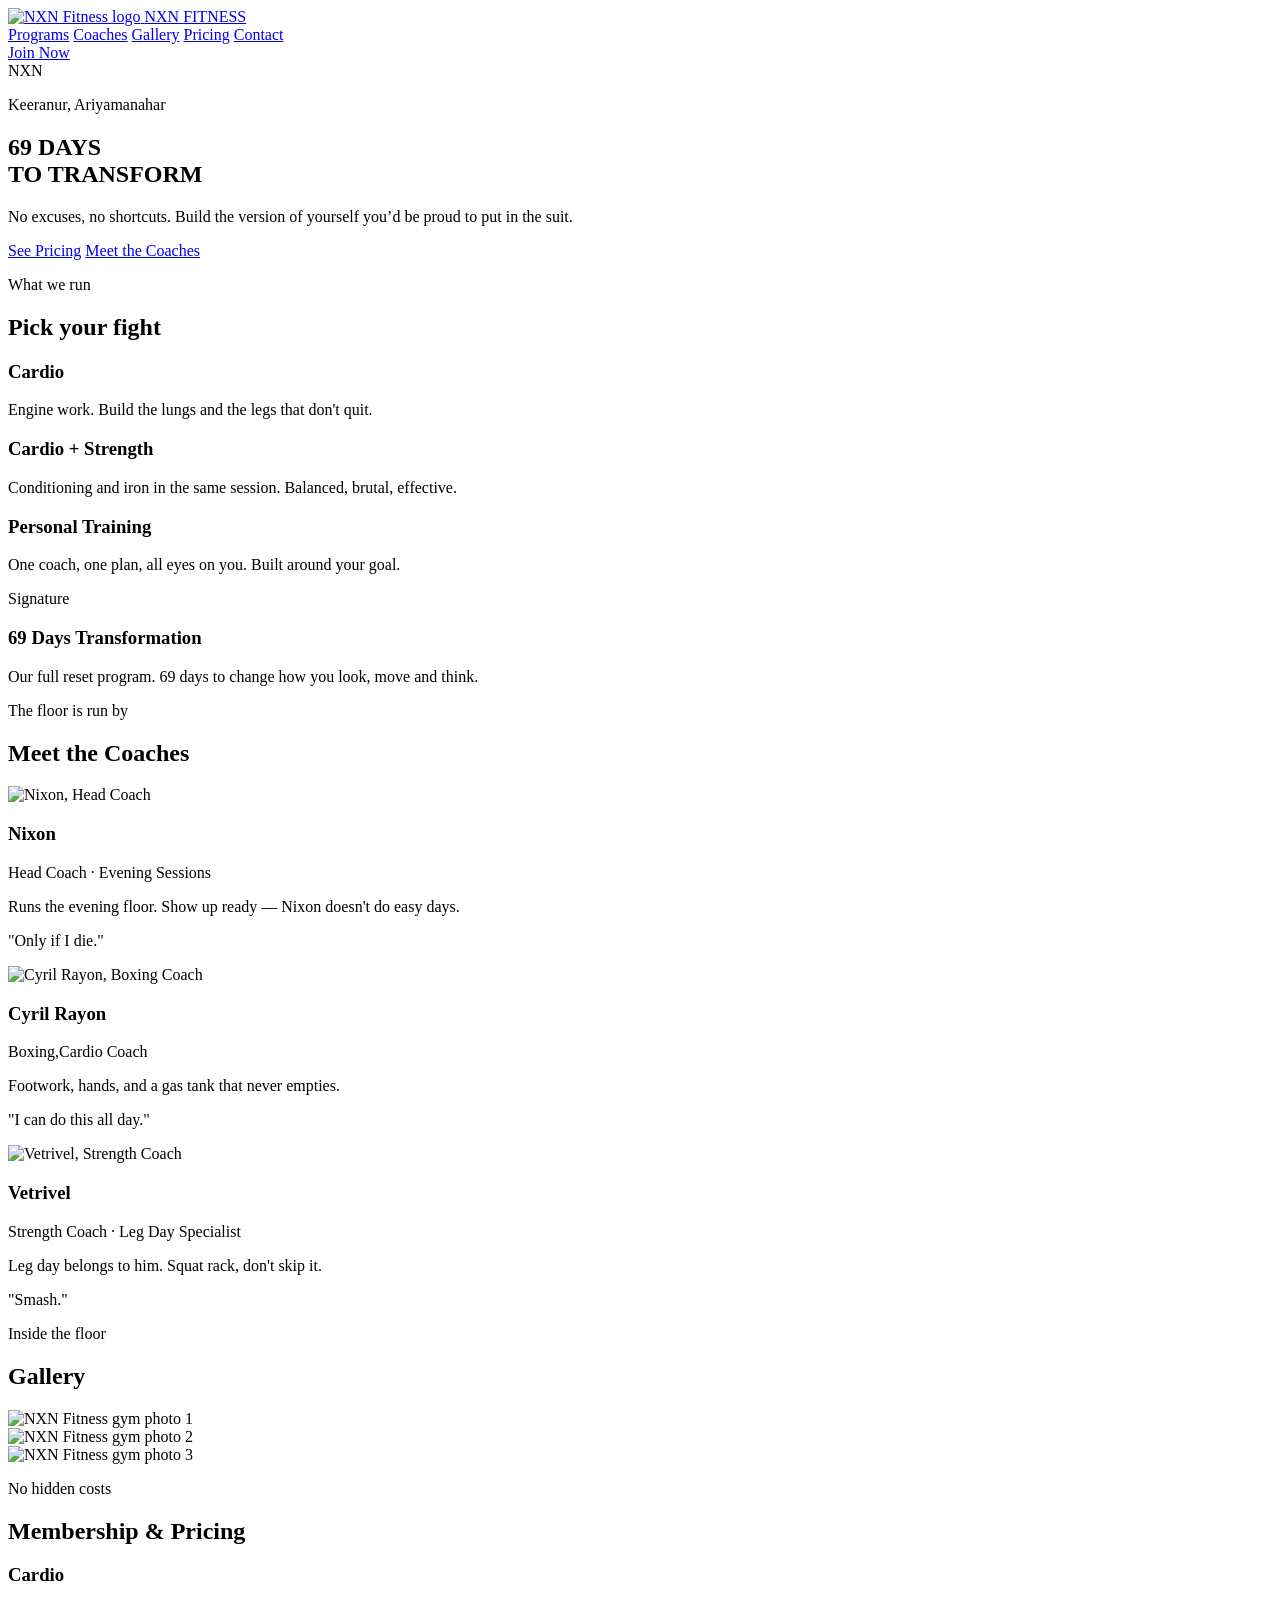
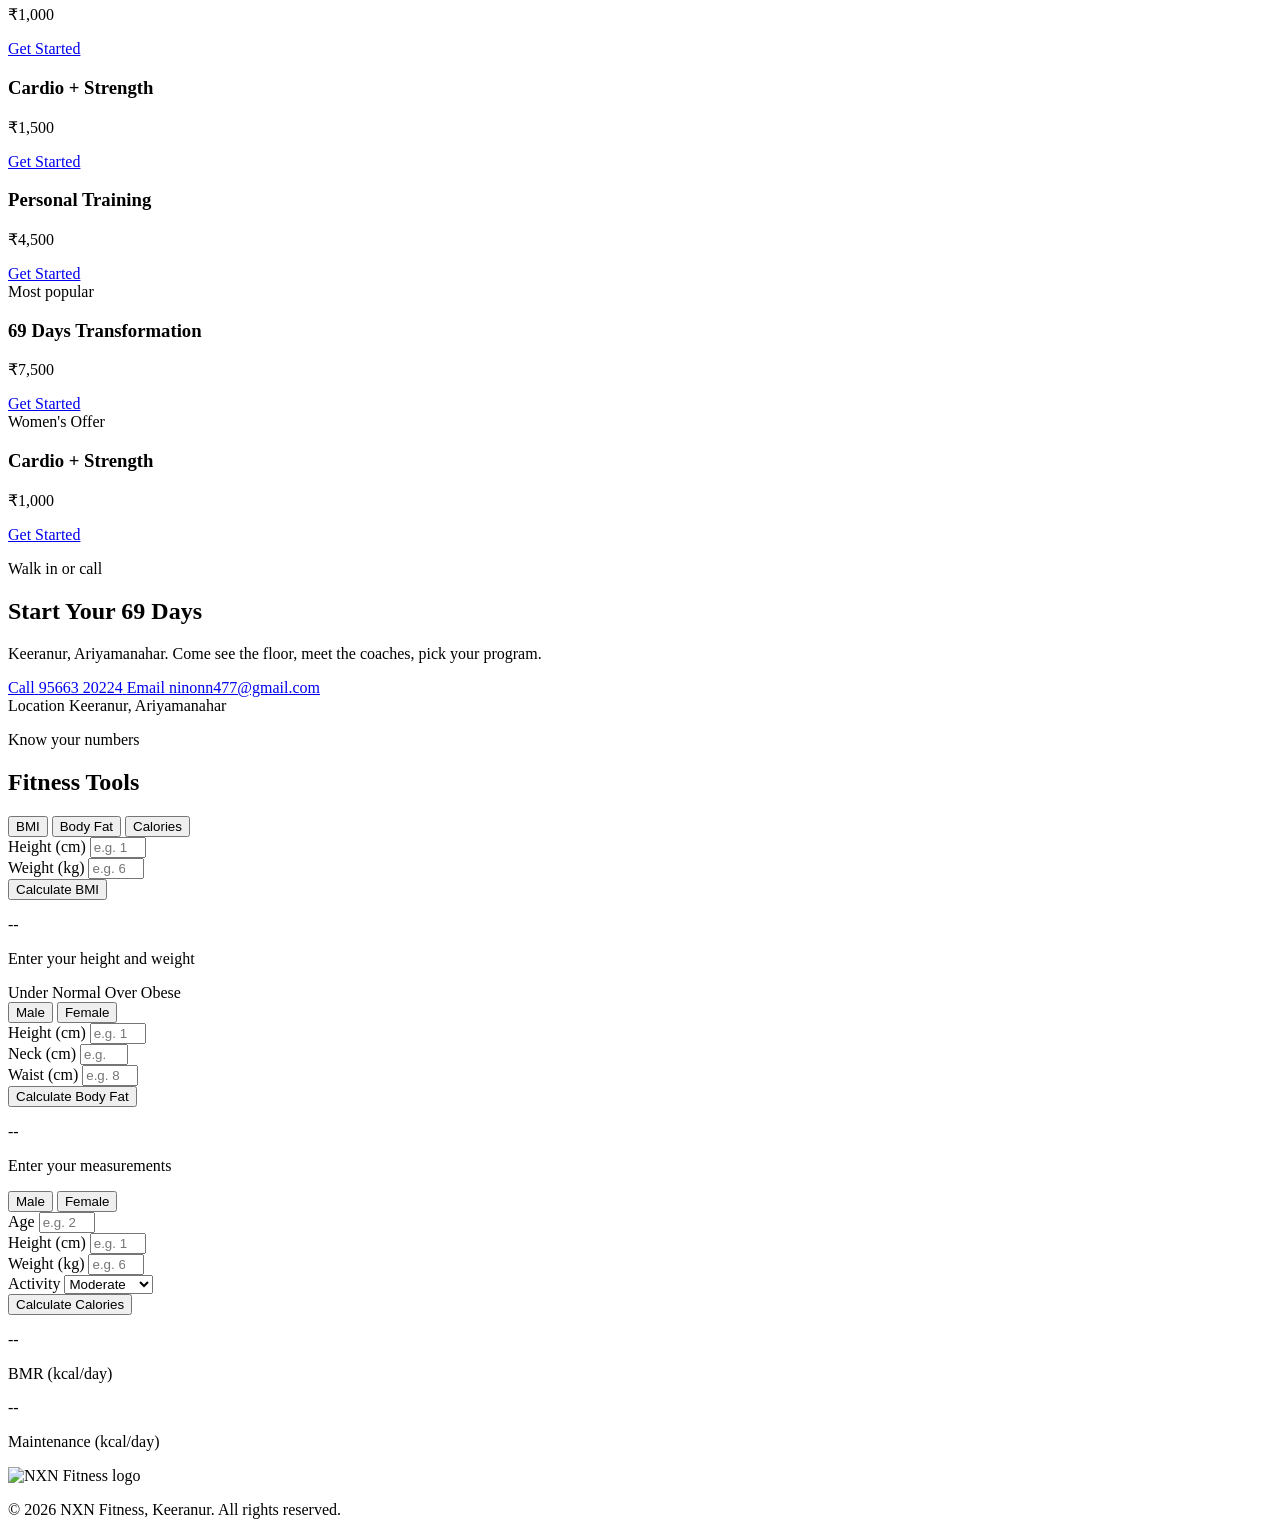
==== index.html @ 9566ca6d "Add files via upload" ====
<!DOCTYPE html>
<html lang="en">
<head>
<meta charset="UTF-8">
<meta name="viewport" content="width=device-width, initial-scale=1.0">
<title>NXN Fitness | Keeranur</title>
<link rel="preconnect" href="https://fonts.googleapis.com">
<link href="https://fonts.googleapis.com/css2?family=Anton&family=Bebas+Neue&family=Inter:wght@400;500;600;700;800&display=swap" rel="stylesheet">
<link rel="stylesheet" href="styles.css">
</head>
<body>

<!-- NAV -->
<header class="nav">
  <div class="nav-inner">
    <a href="#top" class="nav-logo">
      <img src="images/logo.jpg" alt="NXN Fitness logo" class="logo-img">
      <span>NXN <span class="accent">FITNESS</span></span>
    </a>
    <nav class="nav-links">
      <a href="#programs">Programs</a>
      <a href="#trainers">Coaches</a>
      <a href="#gallery">Gallery</a>
      <a href="#pricing">Pricing</a>
      <a href="#contact">Contact</a>
    </nav>
    <a href="https://wa.me/919566320224?text=Hi%2C%20I%27d%20like%20to%20join%20NXN%20Fitness" target="_blank" rel="noopener" class="nav-cta">Join Now</a>
  </div>
</header>

<!-- HERO -->
<section class="hero" id="top">
  <div class="hero-bg-text">NXN</div>
  <div class="hero-content">
    <p class="hero-eyebrow">Keeranur, Ariyamanahar</p>
    <h1 class="hero-title">69 DAYS<br>TO <span class="accent">TRANSFORM</span></h1>
    <p class="hero-sub"> No excuses, no shortcuts. Build the version of yourself you’d be proud to put in the suit.</p>
    <div class="hero-actions">
      <a href="#pricing" class="btn btn-primary">See Pricing</a>
      <a href="#trainers" class="btn btn-ghost">Meet the Coaches</a>
    </div>
  </div>
</section>

<!-- PROGRAMS -->
<section class="programs" id="programs">
  <div class="section-head">
    <p class="section-eyebrow">What we run</p>
    <h2 class="section-title">Pick your fight</h2>
  </div>
  <div class="program-grid">
    <div class="program-card">
      <h3>Cardio</h3>
      <p>Engine work. Build the lungs and the legs that don't quit.</p>
    </div>
    <div class="program-card">
      <h3>Cardio + Strength</h3>
      <p>Conditioning and iron in the same session. Balanced, brutal, effective.</p>
    </div>
    <div class="program-card">
      <h3>Personal Training</h3>
      <p>One coach, one plan, all eyes on you. Built around your goal.</p>
    </div>
    <div class="program-card featured">
      <span class="ribbon">Signature</span>
      <h3>69 Days Transformation</h3>
      <p>Our full reset program. 69 days to change how you look, move and think.</p>
    </div>
  </div>
</section>

<!-- TRAINERS -->
<section class="trainers" id="trainers">
  <div class="section-head">
    <p class="section-eyebrow">The floor is run by</p>
    <h2 class="section-title">Meet the Coaches</h2>
  </div>

  <div class="trainer-grid">

    <article class="trainer-card">
      <div class="trainer-photo">
        <img src="images/nixon.jpg" alt="Nixon, Head Coach">
      </div>
      <div class="trainer-info">
        <h3>Nixon</h3>
        <p class="trainer-role">Head Coach &middot; Evening Sessions</p>
        <p class="trainer-desc">Runs the evening floor. Show up ready — Nixon doesn't do easy days.</p>
        <div class="quote-bubble">
          <p>"Only if I die."</p>
        </div>
      </div>
    </article>

    <article class="trainer-card">
      <div class="trainer-photo">
        <img src="images/cyril.jpg" alt="Cyril Rayon, Boxing Coach">
      </div>
      <div class="trainer-info">
        <h3>Cyril Rayon</h3>
        <p class="trainer-role">Boxing,Cardio Coach</p>
        <p class="trainer-desc">Footwork, hands, and a gas tank that never empties.</p>
        <div class="quote-bubble">
          <p>"I can do this all day."</p>
        </div>
      </div>
    </article>

    <article class="trainer-card">
      <div class="trainer-photo">
        <img src="images/vetrivel.jpg" alt="Vetrivel, Strength Coach">
      </div>
      <div class="trainer-info">
        <h3>Vetrivel</h3>
        <p class="trainer-role">Strength Coach &middot; Leg Day Specialist</p>
        <p class="trainer-desc">Leg day belongs to him. Squat rack, don't skip it.</p>
        <div class="quote-bubble">
          <p>"Smash."</p>
        </div>
      </div>
    </article>

  </div>
</section>

<!-- GALLERY -->
<section class="gallery" id="gallery">
  <div class="section-head">
    <p class="section-eyebrow">Inside the floor</p>
    <h2 class="section-title">Gallery</h2>
  </div>

  <div class="gallery-grid">
    <div class="gallery-item">
      <img src="images/gympic1.jpg" alt="NXN Fitness gym photo 1">
    </div>
    <div class="gallery-item">
      <img src="images/gympic2.jpg" alt="NXN Fitness gym photo 2">
    </div>
    <div class="gallery-item">
      <img src="images/gympic3.jpg" alt="NXN Fitness gym photo 3">
    </div>
  </div>
</section>

<!-- PRICING -->
<section class="pricing" id="pricing">
  <div class="section-head">
    <p class="section-eyebrow">No hidden costs</p>
    <h2 class="section-title">Membership &amp; Pricing</h2>
  </div>

  <div class="pricing-grid">
    <div class="price-card">
      <h3>Cardio</h3>
      <p class="price">&#8377;1,000</p>
      <a href="#contact" class="btn btn-outline">Get Started</a>
    </div>

    <div class="price-card">
      <h3>Cardio + Strength</h3>
      <p class="price">&#8377;1,500</p>
      <a href="#contact" class="btn btn-outline">Get Started</a>
    </div>

    <div class="price-card">
      <h3>Personal Training</h3>
      <p class="price">&#8377;4,500</p>
      <a href="#contact" class="btn btn-outline">Get Started</a>
    </div>

    <div class="price-card highlight">
      <span class="ribbon">Most popular</span>
      <h3>69 Days Transformation</h3>
      <p class="price">&#8377;7,500</p>
      <a href="#contact" class="btn btn-primary">Get Started</a>
    </div>

    <div class="price-card women">
      <span class="ribbon">Women's Offer</span>
      <h3>Cardio + Strength</h3>
      <p class="price">&#8377;1,000</p>
      <a href="#contact" class="btn btn-outline">Get Started</a>
    </div>
  </div>
</section>

<!-- CONTACT -->
<section class="contact" id="contact">
  <div class="contact-inner">
    <div class="contact-text">
      <p class="section-eyebrow">Walk in or call</p>
      <h2 class="section-title">Start Your 69 Days</h2>
      <p class="hero-sub">Keeranur, Ariyamanahar. Come see the floor, meet the coaches, pick your program.</p>
    </div>
    <div class="contact-details">
      <a href="tel:9566320224" class="contact-item">
        <span class="contact-label">Call</span>
        <span class="contact-value">95663 20224</span>
      </a>
      <a href="mailto:ninonn477@gmail.com" class="contact-item">
        <span class="contact-label">Email</span>
        <span class="contact-value">ninonn477@gmail.com</span>
      </a>
      <div class="contact-item">
        <span class="contact-label">Location</span>
        <span class="contact-value">Keeranur, Ariyamanahar</span>
      </div>
    </div>
  </div>
</section>

<!-- FITNESS TOOLS: BMI / BODY FAT / CALORIES (swipeable) -->
<section class="bmi" id="tools">
  <div class="section-head">
    <p class="section-eyebrow">Know your numbers</p>
    <h2 class="section-title">Fitness Tools</h2>
  </div>

  <div class="bmi-card tools-card">

    <div class="tool-tabs">
      <button type="button" class="tool-tab active" data-tab="0" onclick="goToTool(0)">BMI</button>
      <button type="button" class="tool-tab" data-tab="1" onclick="goToTool(1)">Body Fat</button>
      <button type="button" class="tool-tab" data-tab="2" onclick="goToTool(2)">Calories</button>
    </div>

    <div class="tool-swipe-viewport" id="tool-viewport">
      <div class="tool-swipe-track" id="tool-track">

        <!-- PANEL 1: BMI -->
        <div class="tool-panel">
          <div class="bmi-inputs">
            <div class="bmi-field">
              <label for="bmi-height">Height (cm)</label>
              <input type="number" id="bmi-height" placeholder="e.g. 170" min="50" max="250">
            </div>
            <div class="bmi-field">
              <label for="bmi-weight">Weight (kg)</label>
              <input type="number" id="bmi-weight" placeholder="e.g. 65" min="20" max="300">
            </div>
            <button class="btn btn-primary bmi-btn" onclick="calculateBMI()">Calculate BMI</button>
          </div>

          <div class="bmi-result" id="bmi-result">
            <p class="bmi-value" id="bmi-value">--</p>
            <p class="bmi-category" id="bmi-category">Enter your height and weight</p>
            <div class="bmi-scale">
              <span class="bmi-scale-fill" id="bmi-scale-fill"></span>
            </div>
            <div class="bmi-scale-labels">
              <span>Under</span>
              <span>Normal</span>
              <span>Over</span>
              <span>Obese</span>
            </div>
          </div>
        </div>

        <!-- PANEL 2: BODY FAT -->
        <div class="tool-panel">
          <div class="gender-toggle">
            <button type="button" class="gender-btn active" id="bf-male-btn" onclick="setBFGender('male')">Male</button>
            <button type="button" class="gender-btn" id="bf-female-btn" onclick="setBFGender('female')">Female</button>
          </div>

          <div class="bmi-inputs bmi-inputs-4">
            <div class="bmi-field">
              <label for="bf-height">Height (cm)</label>
              <input type="number" id="bf-height" placeholder="e.g. 170" min="50" max="250">
            </div>
            <div class="bmi-field">
              <label for="bf-neck">Neck (cm)</label>
              <input type="number" id="bf-neck" placeholder="e.g. 38" min="15" max="80">
            </div>
            <div class="bmi-field">
              <label for="bf-waist">Waist (cm)</label>
              <input type="number" id="bf-waist" placeholder="e.g. 85" min="40" max="200">
            </div>
            <div class="bmi-field" id="bf-hip-field" style="display:none;">
              <label for="bf-hip">Hip (cm)</label>
              <input type="number" id="bf-hip" placeholder="e.g. 95" min="40" max="200">
            </div>
          </div>
          <button class="btn btn-primary bmi-btn full-width" onclick="calculateBodyFat()">Calculate Body Fat</button>

          <div class="bmi-result" id="bf-result-wrap">
            <p class="bmi-value" id="bf-value">--</p>
            <p class="bmi-category" id="bf-category">Enter your measurements</p>
          </div>
        </div>

        <!-- PANEL 3: CALORIES -->
        <div class="tool-panel">
          <div class="gender-toggle">
            <button type="button" class="gender-btn active" id="cal-male-btn" onclick="setCalGender('male')">Male</button>
            <button type="button" class="gender-btn" id="cal-female-btn" onclick="setCalGender('female')">Female</button>
          </div>

          <div class="bmi-inputs bmi-inputs-4">
            <div class="bmi-field">
              <label for="cal-age">Age</label>
              <input type="number" id="cal-age" placeholder="e.g. 25" min="10" max="100">
            </div>
            <div class="bmi-field">
              <label for="cal-height">Height (cm)</label>
              <input type="number" id="cal-height" placeholder="e.g. 170" min="50" max="250">
            </div>
            <div class="bmi-field">
              <label for="cal-weight">Weight (kg)</label>
              <input type="number" id="cal-weight" placeholder="e.g. 65" min="20" max="300">
            </div>
            <div class="bmi-field">
              <label for="cal-activity">Activity</label>
              <select id="cal-activity">
                <option value="1.2">Sedentary</option>
                <option value="1.375">Light</option>
                <option value="1.55" selected>Moderate</option>
                <option value="1.725">Active</option>
                <option value="1.9">Very Active</option>
              </select>
            </div>
          </div>
          <button class="btn btn-primary bmi-btn full-width" onclick="calculateCalories()">Calculate Calories</button>

          <div class="bmi-result" id="cal-result-wrap">
            <div class="cal-results">
              <div>
                <p class="bmi-value" id="cal-bmr">--</p>
                <p class="bmi-category">BMR (kcal/day)</p>
              </div>
              <div>
                <p class="bmi-value" id="cal-tdee">--</p>
                <p class="bmi-category">Maintenance (kcal/day)</p>
              </div>
            </div>
          </div>
        </div>

      </div>
    </div>

    <div class="tool-dots">
      <span class="tool-dot active" data-dot="0" onclick="goToTool(0)"></span>
      <span class="tool-dot" data-dot="1" onclick="goToTool(1)"></span>
      <span class="tool-dot" data-dot="2" onclick="goToTool(2)"></span>
    </div>

  </div>
</section>

<footer class="footer">
  <img src="images/logo.jpg" alt="NXN Fitness logo" class="logo-img small">
  <p>&copy; 2026 NXN Fitness, Keeranur. All rights reserved.</p>
</footer>

<script>
function calculateBMI() {
  const heightCm = parseFloat(document.getElementById('bmi-height').value);
  const weightKg = parseFloat(document.getElementById('bmi-weight').value);
  const valueEl = document.getElementById('bmi-value');
  const categoryEl = document.getElementById('bmi-category');
  const fillEl = document.getElementById('bmi-scale-fill');

  if (!heightCm || !weightKg || heightCm <= 0 || weightKg <= 0) {
    valueEl.textContent = '--';
    categoryEl.textContent = 'Enter a valid height and weight';
    fillEl.style.left = '0%';
    return;
  }

  const heightM = heightCm / 100;
  const bmi = weightKg / (heightM * heightM);
  const bmiRounded = bmi.toFixed(1);

  let category = '';
  let percent = 0;

  if (bmi < 18.5) {
    category = 'Underweight';
    percent = (bmi / 18.5) * 25;
  } else if (bmi < 25) {
    category = 'Normal';
    percent = 25 + ((bmi - 18.5) / (25 - 18.5)) * 25;
  } else if (bmi < 30) {
    category = 'Overweight';
    percent = 50 + ((bmi - 25) / (30 - 25)) * 25;
  } else {
    category = 'Obese';
    percent = 75 + Math.min(((bmi - 30) / 10) * 25, 25);
  }

  valueEl.textContent = bmiRounded;
  categoryEl.textContent = category;
  fillEl.style.left = Math.min(percent, 100) + '%';
}

let bfGender = 'male';
function setBFGender(g) {
  bfGender = g;
  document.getElementById('bf-male-btn').classList.toggle('active', g === 'male');
  document.getElementById('bf-female-btn').classList.toggle('active', g === 'female');
  document.getElementById('bf-hip-field').style.display = g === 'female' ? 'flex' : 'none';
}

function calculateBodyFat() {
  const height = parseFloat(document.getElementById('bf-height').value);
  const neck = parseFloat(document.getElementById('bf-neck').value);
  const waist = parseFloat(document.getElementById('bf-waist').value);
  const hip = parseFloat(document.getElementById('bf-hip').value);
  const valueEl = document.getElementById('bf-value');
  const categoryEl = document.getElementById('bf-category');

  let bodyFat;
  if (bfGender === 'male') {
    if (!height || !neck || !waist) {
      valueEl.textContent = '--';
      categoryEl.textContent = 'Enter a valid height, neck and waist';
      return;
    }
    bodyFat = 495 / (1.0324 - 0.19077 * Math.log10(waist - neck) + 0.15456 * Math.log10(height)) - 450;
  } else {
    if (!height || !neck || !waist || !hip) {
      valueEl.textContent = '--';
      categoryEl.textContent = 'Enter a valid height, neck, waist and hip';
      return;
    }
    bodyFat = 495 / (1.29579 - 0.35004 * Math.log10(waist + hip - neck) + 0.22100 * Math.log10(height)) - 450;
  }

  if (!isFinite(bodyFat) || bodyFat <= 0) {
    valueEl.textContent = '--';
    categoryEl.textContent = 'Check your measurements and try again';
    return;
  }

  let category = '';
  if (bfGender === 'male') {
    if (bodyFat < 6) category = 'Essential Fat';
    else if (bodyFat < 14) category = 'Athletic';
    else if (bodyFat < 18) category = 'Fit';
    else if (bodyFat < 25) category = 'Average';
    else category = 'Above Average';
  } else {
    if (bodyFat < 14) category = 'Essential Fat';
    else if (bodyFat < 21) category = 'Athletic';
    else if (bodyFat < 25) category = 'Fit';
    else if (bodyFat < 32) category = 'Average';
    else category = 'Above Average';
  }

  valueEl.textContent = bodyFat.toFixed(1) + '%';
  categoryEl.textContent = category;
}

let calGender = 'male';
function setCalGender(g) {
  calGender = g;
  document.getElementById('cal-male-btn').classList.toggle('active', g === 'male');
  document.getElementById('cal-female-btn').classList.toggle('active', g === 'female');
}

function calculateCalories() {
  const age = parseFloat(document.getElementById('cal-age').value);
  const height = parseFloat(document.getElementById('cal-height').value);
  const weight = parseFloat(document.getElementById('cal-weight').value);
  const activity = parseFloat(document.getElementById('cal-activity').value);
  const bmrEl = document.getElementById('cal-bmr');
  const tdeeEl = document.getElementById('cal-tdee');

  if (!age || !height || !weight) {
    bmrEl.textContent = '--';
    tdeeEl.textContent = '--';
    return;
  }

  let bmr;
  if (calGender === 'male') {
    bmr = 10 * weight + 6.25 * height - 5 * age + 5;
  } else {
    bmr = 10 * weight + 6.25 * height - 5 * age - 161;
  }

  const tdee = bmr * activity;

  bmrEl.textContent = Math.round(bmr);
  tdeeEl.textContent = Math.round(tdee);
}

/* ===== Swipeable tool tabs ===== */
let currentTool = 0;
const totalTools = 3;

function goToTool(index) {
  currentTool = Math.max(0, Math.min(index, totalTools - 1));
  const track = document.getElementById('tool-track');
  track.style.transform = 'translateX(-' + (currentTool * 100) + '%)';

  document.querySelectorAll('.tool-tab').forEach(tab => {
    tab.classList.toggle('active', parseInt(tab.dataset.tab) === currentTool);
  });
  document.querySelectorAll('.tool-dot').forEach(dot => {
    dot.classList.toggle('active', parseInt(dot.dataset.dot) === currentTool);
  });
}

(function setupSwipe() {
  const viewport = document.getElementById('tool-viewport');
  if (!viewport) return;

  let startX = 0;
  let isDragging = false;

  viewport.addEventListener('touchstart', (e) => {
    startX = e.touches[0].clientX;
    isDragging = true;
  }, { passive: true });

  viewport.addEventListener('touchend', (e) => {
    if (!isDragging) return;
    isDragging = false;
    const endX = e.changedTouches[0].clientX;
    const diff = startX - endX;
    const threshold = 40;

    if (diff > threshold) {
      goToTool(currentTool + 1);
    } else if (diff < -threshold) {
      goToTool(currentTool - 1);
    }
  }, { passive: true });
})();
</script>

</body>
</html>
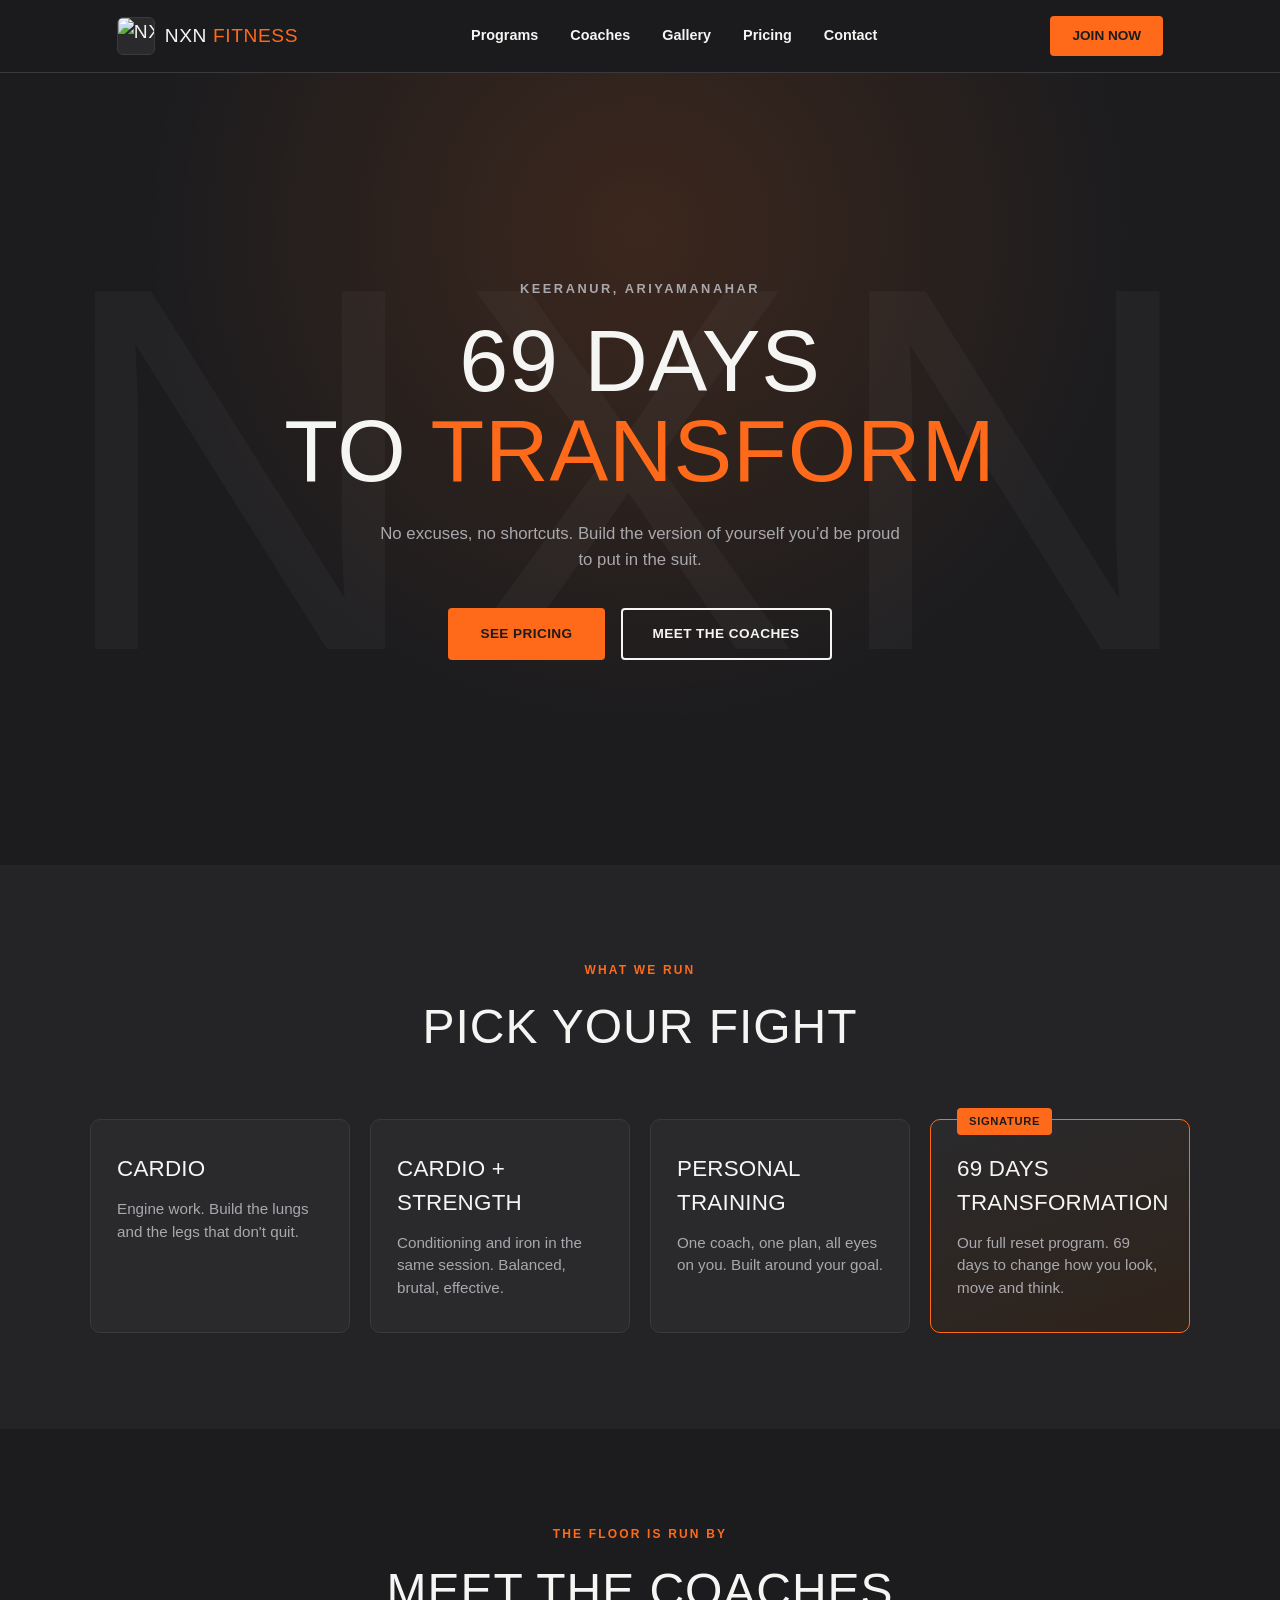
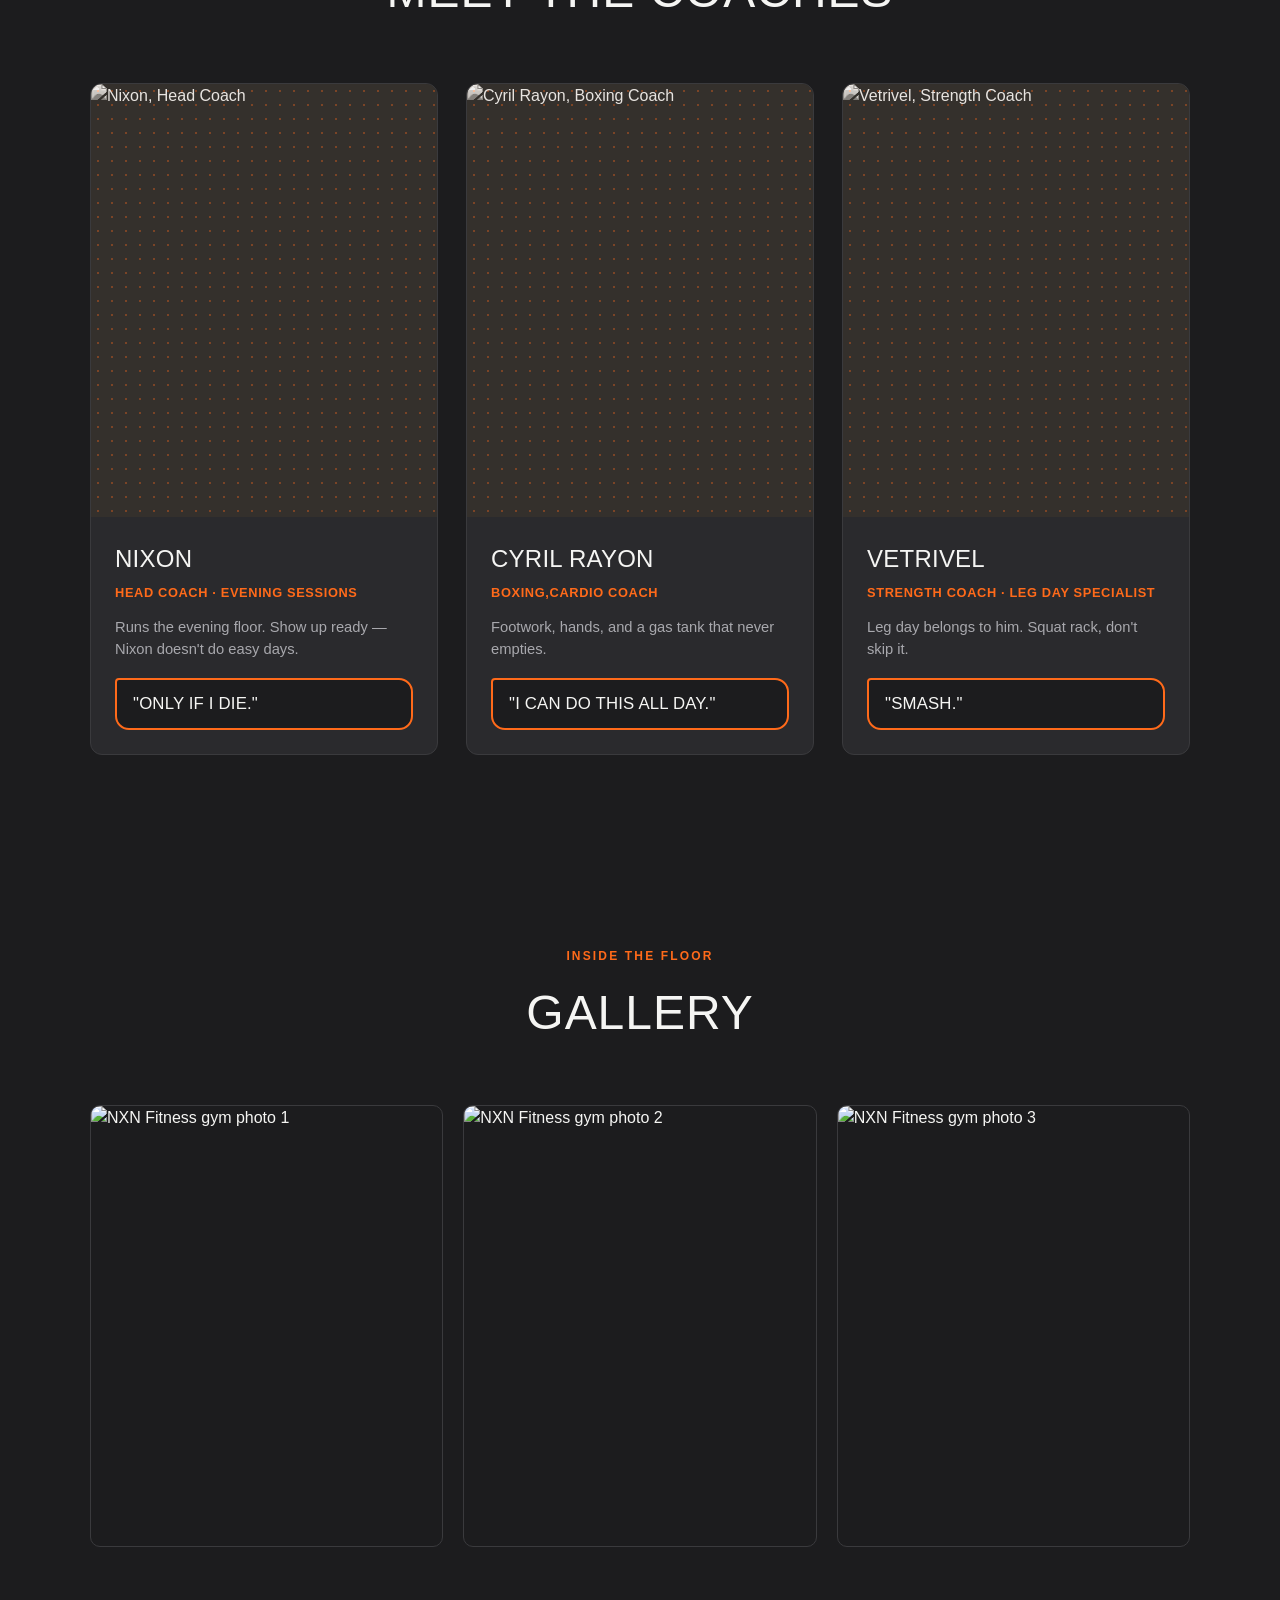
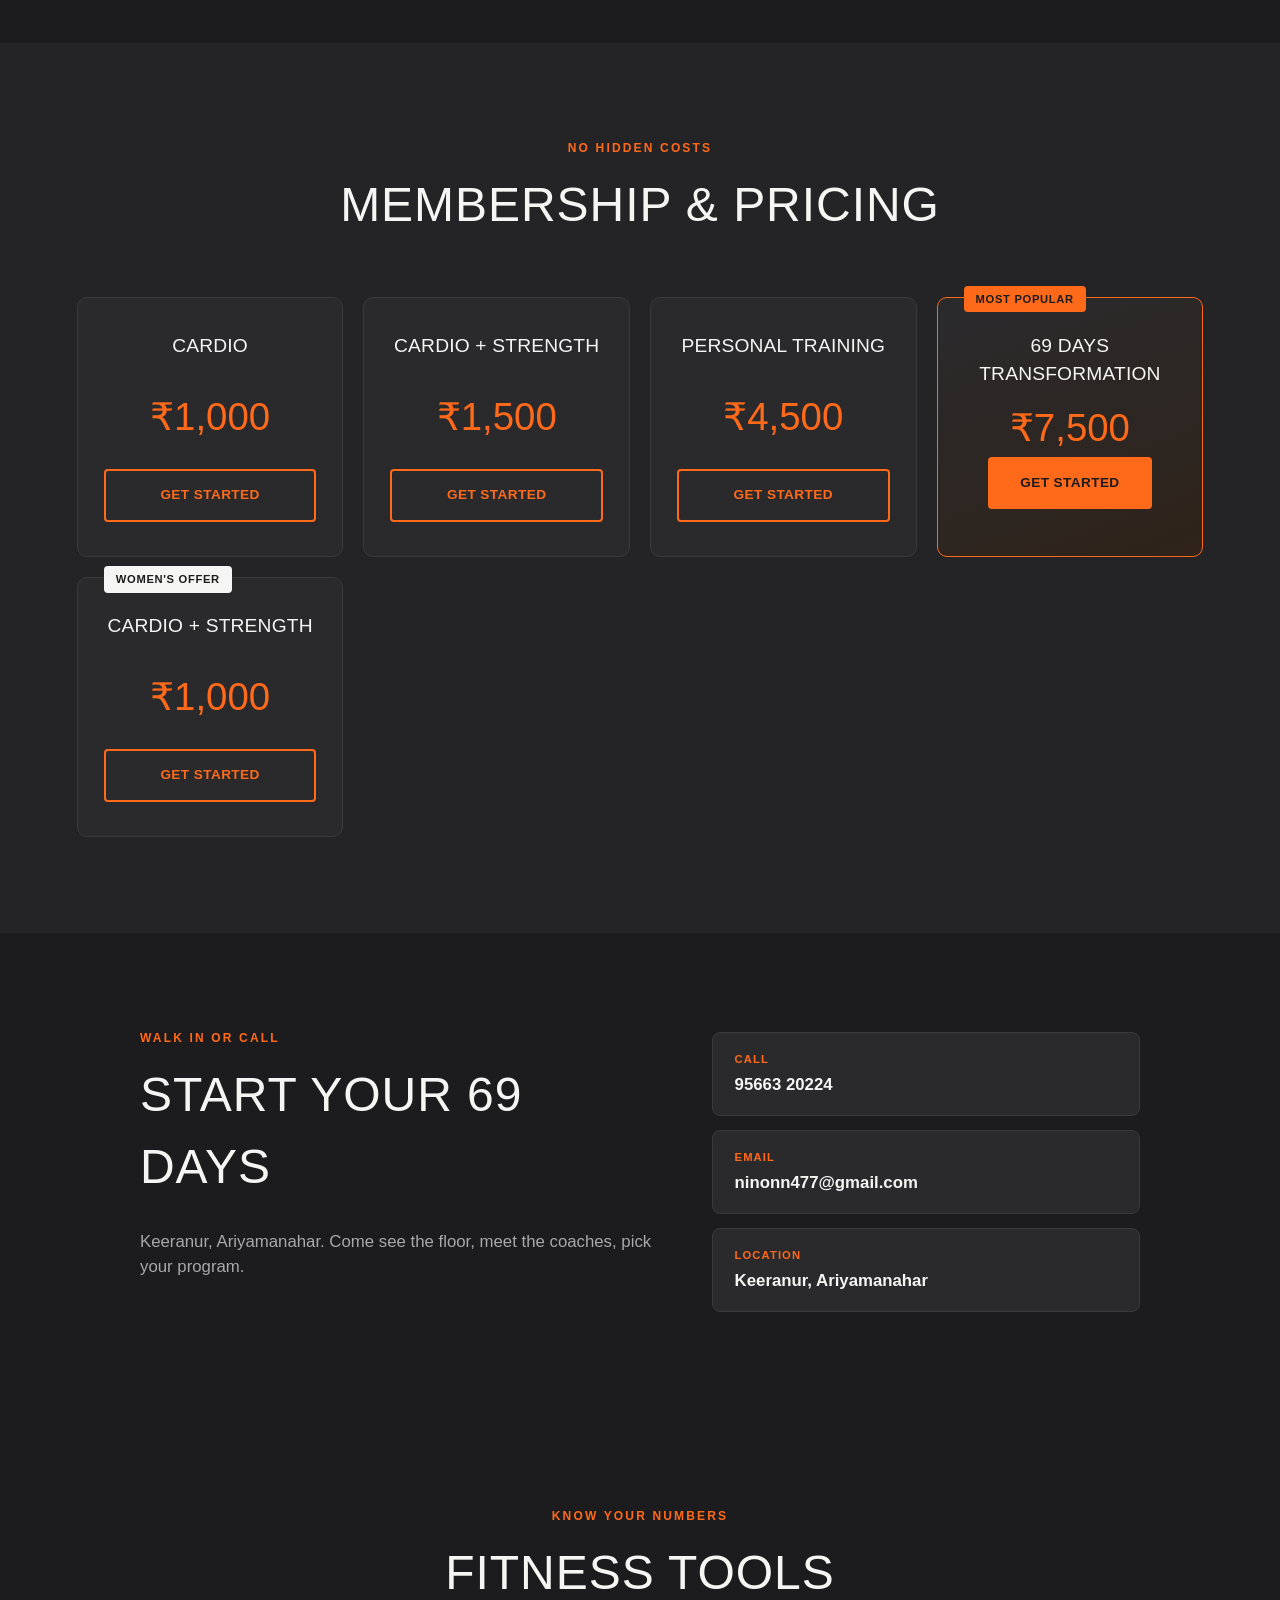
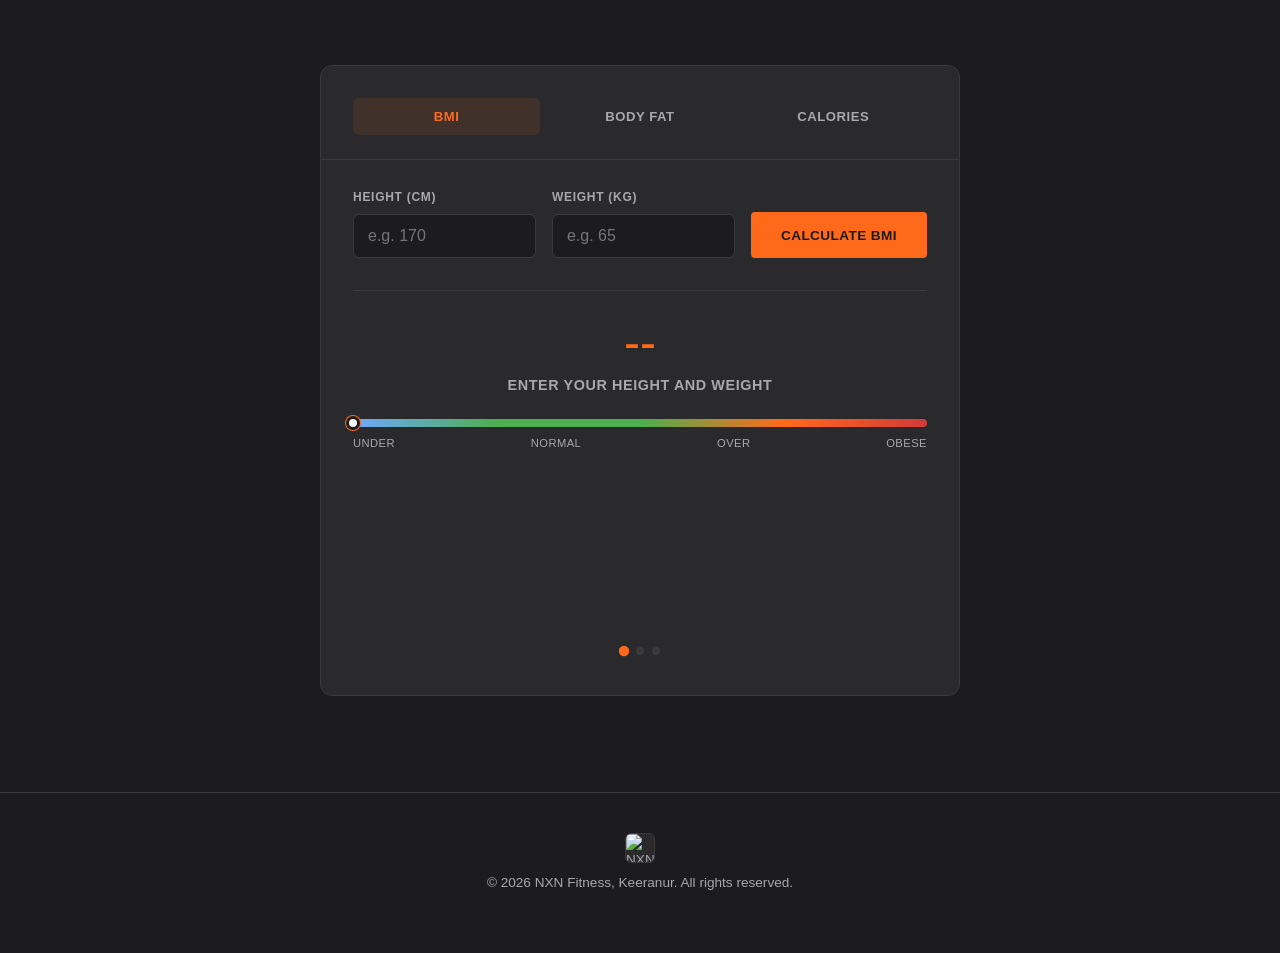
==== commit 88adb78a: "Rectfied css link linking CSS was throwing error in the vercel due to the typo" ====
--- a/index.html
+++ b/index.html
@@ -6,7 +6,7 @@
 <title>NXN Fitness | Keeranur</title>
 <link rel="preconnect" href="https://fonts.googleapis.com">
 <link href="https://fonts.googleapis.com/css2?family=Anton&family=Bebas+Neue&family=Inter:wght@400;500;600;700;800&display=swap" rel="stylesheet">
-<link rel="stylesheet" href="styles.css">
+<link rel="stylesheet" href="style.css">
 </head>
 <body>
 
@@ -533,4 +533,4 @@
 </script>
 
 </body>
-</html>+</html>
--- a/style.css
+++ b/style.css
@@ -0,0 +1,738 @@
+/* ===== Tokens ===== */
+:root {
+  --bg: #1c1c1e;
+  --bg-alt: #242426;
+  --card: #2a2a2d;
+  --line: #3a3a3d;
+  --white: #f5f5f3;
+  --grey-soft: #a8a8ad;
+  --orange: #ff6a1a;
+  --orange-deep: #d4530a;
+
+  --font-display: 'Anton', 'Bebas Neue', sans-serif;
+  --font-body: 'Inter', sans-serif;
+}
+
+* { margin: 0; padding: 0; box-sizing: border-box; }
+
+html { scroll-behavior: smooth; }
+
+body {
+  background: var(--bg);
+  color: var(--white);
+  font-family: var(--font-body);
+  line-height: 1.5;
+  overflow-x: hidden;
+}
+
+img { display: block; max-width: 100%; }
+
+a { color: inherit; text-decoration: none; }
+
+.accent { color: var(--orange); }
+
+/* ===== Layout helpers ===== */
+section { padding: 96px 6vw; }
+
+.section-head { text-align: center; max-width: 640px; margin: 0 auto 56px; }
+
+.section-eyebrow {
+  font-family: var(--font-body);
+  font-weight: 700;
+  letter-spacing: 0.18em;
+  text-transform: uppercase;
+  font-size: 0.75rem;
+  color: var(--orange);
+  margin-bottom: 12px;
+}
+
+.section-title {
+  font-family: var(--font-display);
+  font-weight: 400;
+  letter-spacing: 0.02em;
+  font-size: clamp(2rem, 4vw, 3rem);
+  text-transform: uppercase;
+}
+
+/* ===== Buttons ===== */
+.btn {
+  display: inline-block;
+  padding: 14px 30px;
+  border-radius: 4px;
+  font-weight: 700;
+  letter-spacing: 0.03em;
+  text-transform: uppercase;
+  font-size: 0.85rem;
+  transition: transform 0.15s ease, background 0.15s ease, color 0.15s ease;
+  border: 2px solid transparent;
+}
+.btn:hover { transform: translateY(-2px); }
+
+.btn-primary {
+  background: var(--orange);
+  color: #1c1c1e;
+}
+.btn-primary:hover { background: var(--orange-deep); }
+
+.btn-ghost {
+  border-color: var(--white);
+  color: var(--white);
+}
+.btn-ghost:hover { border-color: var(--orange); color: var(--orange); }
+
+.btn-outline {
+  border-color: var(--orange);
+  color: var(--orange);
+  width: 100%;
+  text-align: center;
+  margin-top: 24px;
+}
+.btn-outline:hover { background: var(--orange); color: #1c1c1e; }
+
+/* ===== Nav ===== */
+.nav {
+  position: sticky;
+  top: 0;
+  z-index: 50;
+  background: rgba(28, 28, 30, 0.9);
+  backdrop-filter: blur(8px);
+  border-bottom: 1px solid var(--line);
+}
+
+.nav-inner {
+  max-width: 1200px;
+  margin: 0 auto;
+  padding: 16px 6vw;
+  display: flex;
+  align-items: center;
+  justify-content: space-between;
+  gap: 24px;
+}
+
+.nav-logo {
+  display: flex;
+  align-items: center;
+  gap: 10px;
+  font-family: var(--font-display);
+  font-size: 1.2rem;
+  letter-spacing: 0.03em;
+  white-space: nowrap;
+}
+
+.logo-img {
+  width: 38px;
+  height: 38px;
+  border-radius: 6px;
+  object-fit: cover;
+  background: var(--card);
+  border: 1px solid var(--line);
+}
+
+.logo-img.small { width: 30px; height: 30px; margin: 0 auto 10px; }
+
+.nav-links {
+  display: flex;
+  gap: 32px;
+  font-weight: 600;
+  font-size: 0.9rem;
+}
+
+.nav-links a:hover { color: var(--orange); }
+
+.nav-cta {
+  background: var(--orange);
+  color: #1c1c1e;
+  padding: 10px 22px;
+  border-radius: 4px;
+  font-weight: 700;
+  font-size: 0.85rem;
+  text-transform: uppercase;
+  white-space: nowrap;
+}
+.nav-cta:hover { background: var(--orange-deep); }
+
+/* ===== Hero ===== */
+.hero {
+  position: relative;
+  min-height: 88vh;
+  display: flex;
+  align-items: center;
+  justify-content: center;
+  text-align: center;
+  padding: 60px 6vw;
+  overflow: hidden;
+  background:
+    radial-gradient(circle at 50% 20%, rgba(255, 106, 26, 0.14), transparent 55%),
+    var(--bg);
+}
+
+.hero-bg-text {
+  position: absolute;
+  top: 50%;
+  left: 50%;
+  transform: translate(-50%, -50%);
+  font-family: var(--font-display);
+  font-size: min(45vw, 520px);
+  color: rgba(255, 255, 255, 0.03);
+  letter-spacing: 0.05em;
+  white-space: nowrap;
+  pointer-events: none;
+  user-select: none;
+}
+
+.hero-content { position: relative; max-width: 720px; }
+
+.hero-eyebrow {
+  font-weight: 700;
+  letter-spacing: 0.2em;
+  text-transform: uppercase;
+  font-size: 0.8rem;
+  color: var(--grey-soft);
+  margin-bottom: 18px;
+}
+
+.hero-title {
+  font-family: var(--font-display);
+  font-weight: 400;
+  font-size: clamp(2.8rem, 8vw, 5.5rem);
+  line-height: 1.02;
+  letter-spacing: 0.01em;
+  text-transform: uppercase;
+}
+
+.hero-sub {
+  margin: 26px auto 36px;
+  max-width: 520px;
+  color: var(--grey-soft);
+  font-size: 1.05rem;
+}
+
+.hero-actions {
+  display: flex;
+  gap: 16px;
+  justify-content: center;
+  flex-wrap: wrap;
+}
+
+/* ===== Programs ===== */
+.programs { background: var(--bg-alt); }
+
+.program-grid {
+  display: grid;
+  grid-template-columns: repeat(auto-fit, minmax(230px, 1fr));
+  gap: 20px;
+  max-width: 1100px;
+  margin: 0 auto;
+}
+
+.program-card {
+  position: relative;
+  background: var(--card);
+  border: 1px solid var(--line);
+  border-radius: 10px;
+  padding: 32px 26px;
+  transition: border-color 0.2s ease, transform 0.2s ease;
+}
+.program-card:hover { border-color: var(--orange); transform: translateY(-4px); }
+
+.program-card h3 {
+  font-family: var(--font-display);
+  font-weight: 400;
+  font-size: 1.4rem;
+  text-transform: uppercase;
+  margin-bottom: 12px;
+  letter-spacing: 0.01em;
+}
+
+.program-card p { color: var(--grey-soft); font-size: 0.95rem; }
+
+.program-card.featured { border-color: var(--orange); background: linear-gradient(160deg, var(--card), #2f231a); }
+
+.ribbon {
+  position: absolute;
+  top: -12px;
+  left: 26px;
+  background: var(--orange);
+  color: #1c1c1e;
+  font-size: 0.7rem;
+  font-weight: 800;
+  letter-spacing: 0.06em;
+  text-transform: uppercase;
+  padding: 5px 12px;
+  border-radius: 4px;
+}
+
+/* ===== Trainers (signature: comic hero-card treatment) ===== */
+.trainer-grid {
+  display: grid;
+  grid-template-columns: repeat(auto-fit, minmax(280px, 1fr));
+  gap: 28px;
+  max-width: 1100px;
+  margin: 0 auto;
+}
+
+.trainer-card {
+  background: var(--card);
+  border: 1px solid var(--line);
+  border-radius: 12px;
+  overflow: hidden;
+  transition: transform 0.2s ease, box-shadow 0.2s ease;
+}
+.trainer-card:hover {
+  transform: translateY(-6px);
+  box-shadow: 0 16px 40px rgba(0,0,0,0.35);
+}
+
+.trainer-photo {
+  aspect-ratio: 4 / 5;
+  background:
+    radial-gradient(circle, rgba(255,106,26,0.35) 1.5px, transparent 1.5px) 0 0/14px 14px,
+    #34302c;
+  position: relative;
+}
+
+.trainer-photo img {
+  width: 100%;
+  height: 100%;
+  object-fit: cover;
+  mix-blend-mode: luminosity;
+  opacity: 0.92;
+}
+
+.trainer-info { padding: 24px; }
+
+.trainer-info h3 {
+  font-family: var(--font-display);
+  font-weight: 400;
+  font-size: 1.5rem;
+  text-transform: uppercase;
+  letter-spacing: 0.01em;
+}
+
+.trainer-role {
+  color: var(--orange);
+  font-weight: 700;
+  font-size: 0.8rem;
+  letter-spacing: 0.05em;
+  text-transform: uppercase;
+  margin: 6px 0 14px;
+}
+
+.trainer-desc { color: var(--grey-soft); font-size: 0.92rem; margin-bottom: 18px; }
+
+.quote-bubble {
+  position: relative;
+  background: var(--bg);
+  border: 2px solid var(--orange);
+  border-radius: 4px 14px 14px 14px;
+  padding: 14px 16px;
+}
+
+.quote-bubble p {
+  font-family: var(--font-display);
+  font-weight: 400;
+  font-size: 1.05rem;
+  letter-spacing: 0.01em;
+  text-transform: uppercase;
+  line-height: 1.2;
+}
+
+.quote-bubble span {
+  display: block;
+  margin-top: 6px;
+  font-size: 0.75rem;
+  color: var(--grey-soft);
+  font-weight: 600;
+}
+
+/* ===== Gallery ===== */
+.gallery-grid {
+  display: grid;
+  grid-template-columns: repeat(3, 1fr);
+  gap: 20px;
+  max-width: 1100px;
+  margin: 0 auto;
+}
+
+.gallery-item {
+  position: relative;
+  overflow: hidden;
+  border-radius: 10px;
+  border: 1px solid var(--line);
+  aspect-ratio: 4 / 5;
+}
+
+.gallery-item img {
+  width: 100%;
+  height: 100%;
+  object-fit: cover;
+  transition: transform 0.3s ease;
+}
+
+.gallery-item:hover img { transform: scale(1.06); }
+
+@media (max-width: 720px) {
+  .gallery-grid { grid-template-columns: 1fr; }
+}
+
+/* ===== Pricing ===== */
+.pricing { background: var(--bg-alt); }
+
+.pricing-grid {
+  display: grid;
+  grid-template-columns: repeat(auto-fit, minmax(230px, 1fr));
+  gap: 20px;
+  max-width: 1200px;
+  margin: 0 auto;
+}
+
+.price-card {
+  position: relative;
+  background: var(--card);
+  border: 1px solid var(--line);
+  border-radius: 10px;
+  padding: 34px 26px;
+  text-align: center;
+  transition: transform 0.2s ease, border-color 0.2s ease;
+}
+.price-card:hover { transform: translateY(-4px); border-color: var(--orange); }
+
+.price-card h3 {
+  font-family: var(--font-display);
+  font-weight: 400;
+  font-size: 1.2rem;
+  text-transform: uppercase;
+  letter-spacing: 0.01em;
+  min-height: 2.4em;
+}
+
+.price {
+  font-family: var(--font-display);
+  font-size: 2.4rem;
+  color: var(--orange);
+  margin-top: 10px;
+}
+
+.price-card.highlight {
+  border-color: var(--orange);
+  background: linear-gradient(160deg, var(--card), #2f231a);
+}
+
+.price-card.women .ribbon { background: var(--white); }
+
+/* ===== Contact ===== */
+.contact-inner {
+  max-width: 1000px;
+  margin: 0 auto;
+  display: grid;
+  grid-template-columns: 1.1fr 0.9fr;
+  gap: 48px;
+  align-items: center;
+}
+
+.contact-text .hero-sub { margin-left: 0; }
+
+.contact-details {
+  display: flex;
+  flex-direction: column;
+  gap: 14px;
+}
+
+.contact-item {
+  background: var(--card);
+  border: 1px solid var(--line);
+  border-radius: 8px;
+  padding: 18px 22px;
+  display: flex;
+  flex-direction: column;
+  gap: 4px;
+  transition: border-color 0.2s ease;
+}
+a.contact-item:hover { border-color: var(--orange); }
+
+.contact-label {
+  font-size: 0.7rem;
+  font-weight: 700;
+  letter-spacing: 0.1em;
+  text-transform: uppercase;
+  color: var(--orange);
+}
+
+.contact-value { font-weight: 600; font-size: 1.05rem; }
+
+/* ===== BMI Meter ===== */
+.bmi { background: var(--bg); }
+
+.bmi-card {
+  max-width: 640px;
+  margin: 0 auto;
+  background: var(--card);
+  border: 1px solid var(--line);
+  border-radius: 12px;
+  padding: 40px;
+}
+
+.bmi-inputs {
+  display: grid;
+  grid-template-columns: 1fr 1fr auto;
+  gap: 16px;
+  align-items: end;
+  margin-bottom: 32px;
+}
+
+.bmi-field {
+  display: flex;
+  flex-direction: column;
+  gap: 8px;
+}
+
+.bmi-field label {
+  font-size: 0.75rem;
+  font-weight: 700;
+  letter-spacing: 0.06em;
+  text-transform: uppercase;
+  color: var(--grey-soft);
+}
+
+.bmi-field input {
+  background: var(--bg);
+  border: 1px solid var(--line);
+  border-radius: 6px;
+  padding: 12px 14px;
+  color: var(--white);
+  font-family: var(--font-body);
+  font-size: 1rem;
+}
+
+.bmi-field input:focus {
+  outline: none;
+  border-color: var(--orange);
+}
+
+.bmi-btn {
+  border: none;
+  cursor: pointer;
+  white-space: nowrap;
+  height: 46px;
+}
+
+.bmi-result {
+  text-align: center;
+  border-top: 1px solid var(--line);
+  padding-top: 28px;
+}
+
+.bmi-value {
+  font-family: var(--font-display);
+  font-size: 3rem;
+  color: var(--orange);
+  line-height: 1;
+}
+
+.bmi-category {
+  margin-top: 8px;
+  font-weight: 600;
+  color: var(--grey-soft);
+  text-transform: uppercase;
+  letter-spacing: 0.04em;
+  font-size: 0.9rem;
+}
+
+.bmi-scale {
+  margin-top: 22px;
+  height: 8px;
+  border-radius: 4px;
+  background: linear-gradient(90deg, #6fa8ff 0%, #4caf50 25%, #4caf50 50%, var(--orange) 75%, #d43a3a 100%);
+  position: relative;
+}
+
+.bmi-scale-fill {
+  position: absolute;
+  top: 50%;
+  left: 0;
+  width: 14px;
+  height: 14px;
+  border-radius: 50%;
+  background: var(--white);
+  border: 3px solid var(--bg);
+  box-shadow: 0 0 0 1px var(--orange);
+  transform: translate(-50%, -50%);
+  transition: left 0.4s ease;
+}
+
+.bmi-scale-labels {
+  display: flex;
+  justify-content: space-between;
+  margin-top: 8px;
+  font-size: 0.7rem;
+  color: var(--grey-soft);
+  text-transform: uppercase;
+  letter-spacing: 0.04em;
+}
+
+@media (max-width: 560px) {
+  .bmi-inputs { grid-template-columns: 1fr; }
+  .bmi-card { padding: 28px; }
+}
+
+.gender-toggle {
+  display: flex;
+  gap: 10px;
+  margin-bottom: 24px;
+}
+
+.gender-btn {
+  flex: 1;
+  padding: 10px;
+  border-radius: 6px;
+  border: 1px solid var(--line);
+  background: var(--bg);
+  color: var(--grey-soft);
+  font-weight: 700;
+  text-transform: uppercase;
+  letter-spacing: 0.04em;
+  font-size: 0.8rem;
+  cursor: pointer;
+  transition: border-color 0.15s ease, color 0.15s ease, background 0.15s ease;
+}
+
+.gender-btn.active {
+  border-color: var(--orange);
+  color: var(--orange);
+  background: rgba(255, 106, 26, 0.08);
+}
+
+.bmi-inputs-4 {
+  grid-template-columns: repeat(2, 1fr);
+}
+
+.bmi-field select {
+  background: var(--bg);
+  border: 1px solid var(--line);
+  border-radius: 6px;
+  padding: 12px 14px;
+  color: var(--white);
+  font-family: var(--font-body);
+  font-size: 1rem;
+}
+
+.bmi-field select:focus { outline: none; border-color: var(--orange); }
+
+.btn.full-width {
+  width: 100%;
+  border: none;
+  cursor: pointer;
+  margin-bottom: 28px;
+}
+
+.cal-results {
+  display: grid;
+  grid-template-columns: 1fr 1fr;
+  gap: 20px;
+}
+
+@media (max-width: 560px) {
+  .bmi-inputs-4 { grid-template-columns: 1fr; }
+  .cal-results { grid-template-columns: 1fr; gap: 24px; }
+}
+
+.tools-card { padding: 32px 0 40px; overflow: hidden; }
+
+.tool-tabs {
+  display: flex;
+  gap: 6px;
+  padding: 0 32px 24px;
+  border-bottom: 1px solid var(--line);
+  margin-bottom: 28px;
+}
+
+.tool-tab {
+  flex: 1;
+  padding: 10px;
+  border-radius: 6px;
+  border: 1px solid transparent;
+  background: transparent;
+  color: var(--grey-soft);
+  font-weight: 700;
+  text-transform: uppercase;
+  letter-spacing: 0.04em;
+  font-size: 0.82rem;
+  cursor: pointer;
+  transition: color 0.15s ease, background 0.15s ease;
+}
+
+.tool-tab.active {
+  color: var(--orange);
+  background: rgba(255, 106, 26, 0.1);
+}
+
+.tool-swipe-viewport {
+  overflow: hidden;
+}
+
+.tool-swipe-track {
+  display: flex;
+  transition: transform 0.35s ease;
+}
+
+.tool-panel {
+  flex: 0 0 100%;
+  min-width: 100%;
+  padding: 0 32px;
+  box-sizing: border-box;
+}
+
+.tool-dots {
+  display: flex;
+  justify-content: center;
+  gap: 8px;
+  margin-top: 28px;
+}
+
+.tool-dot {
+  width: 8px;
+  height: 8px;
+  border-radius: 50%;
+  background: var(--line);
+  cursor: pointer;
+  transition: background 0.15s ease, transform 0.15s ease;
+}
+
+.tool-dot.active {
+  background: var(--orange);
+  transform: scale(1.3);
+}
+
+@media (max-width: 560px) {
+  .tool-tabs { padding: 0 20px 20px; }
+  .tool-panel { padding: 0 20px; }
+  .tool-tab { font-size: 0.72rem; padding: 8px 4px; }
+}
+
+/* ===== Footer ===== */
+.footer {
+  text-align: center;
+  padding: 40px 6vw 60px;
+  color: var(--grey-soft);
+  font-size: 0.85rem;
+  border-top: 1px solid var(--line);
+}
+
+/* ===== Responsive ===== */
+@media (max-width: 720px) {
+  .nav-links { display: none; }
+  .contact-inner { grid-template-columns: 1fr; text-align: center; }
+  .contact-details { align-items: stretch; }
+  section { padding: 72px 6vw; }
+}
+
+/* ===== Reduced motion ===== */
+@media (prefers-reduced-motion: reduce) {
+  * { transition: none !important; scroll-behavior: auto !important; }
+}
+
+/* ===== Focus visibility ===== */
+a:focus-visible, .btn:focus-visible {
+  outline: 2px solid var(--orange);
+  outline-offset: 2px;
+}
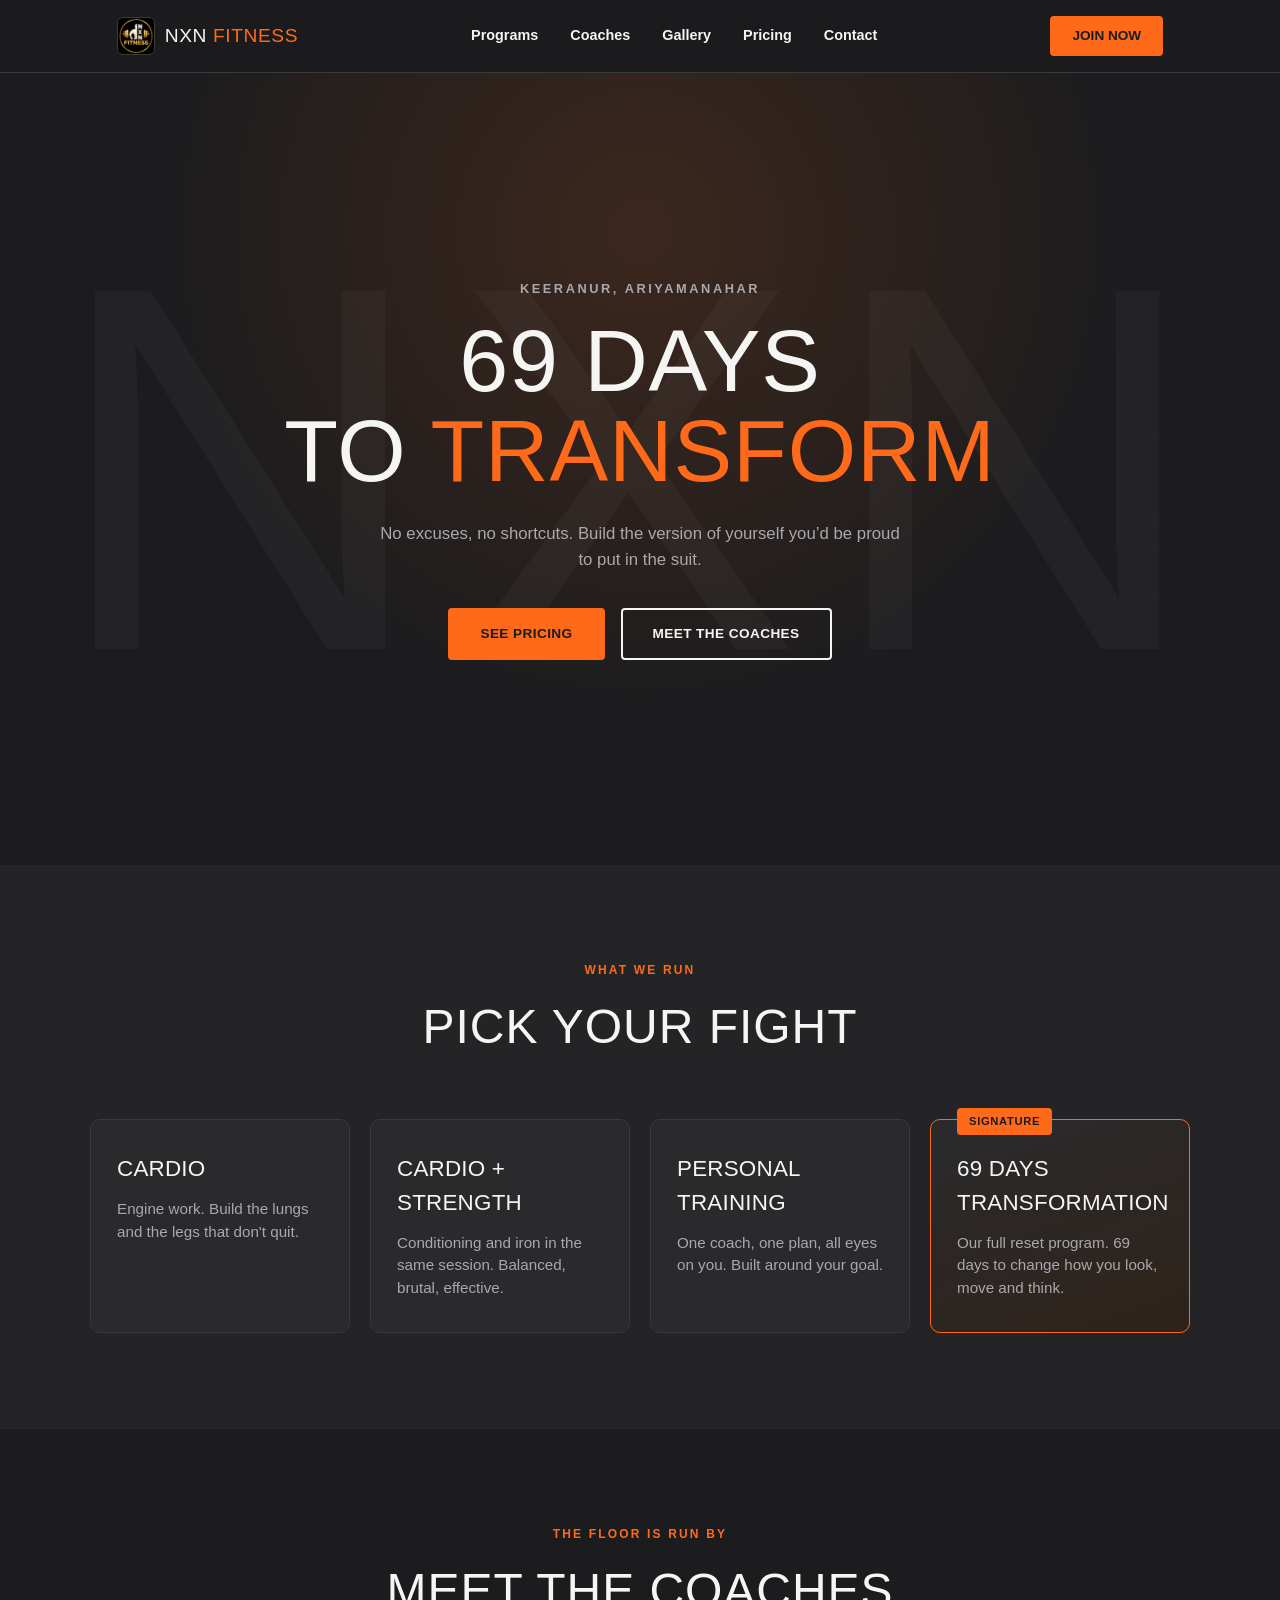
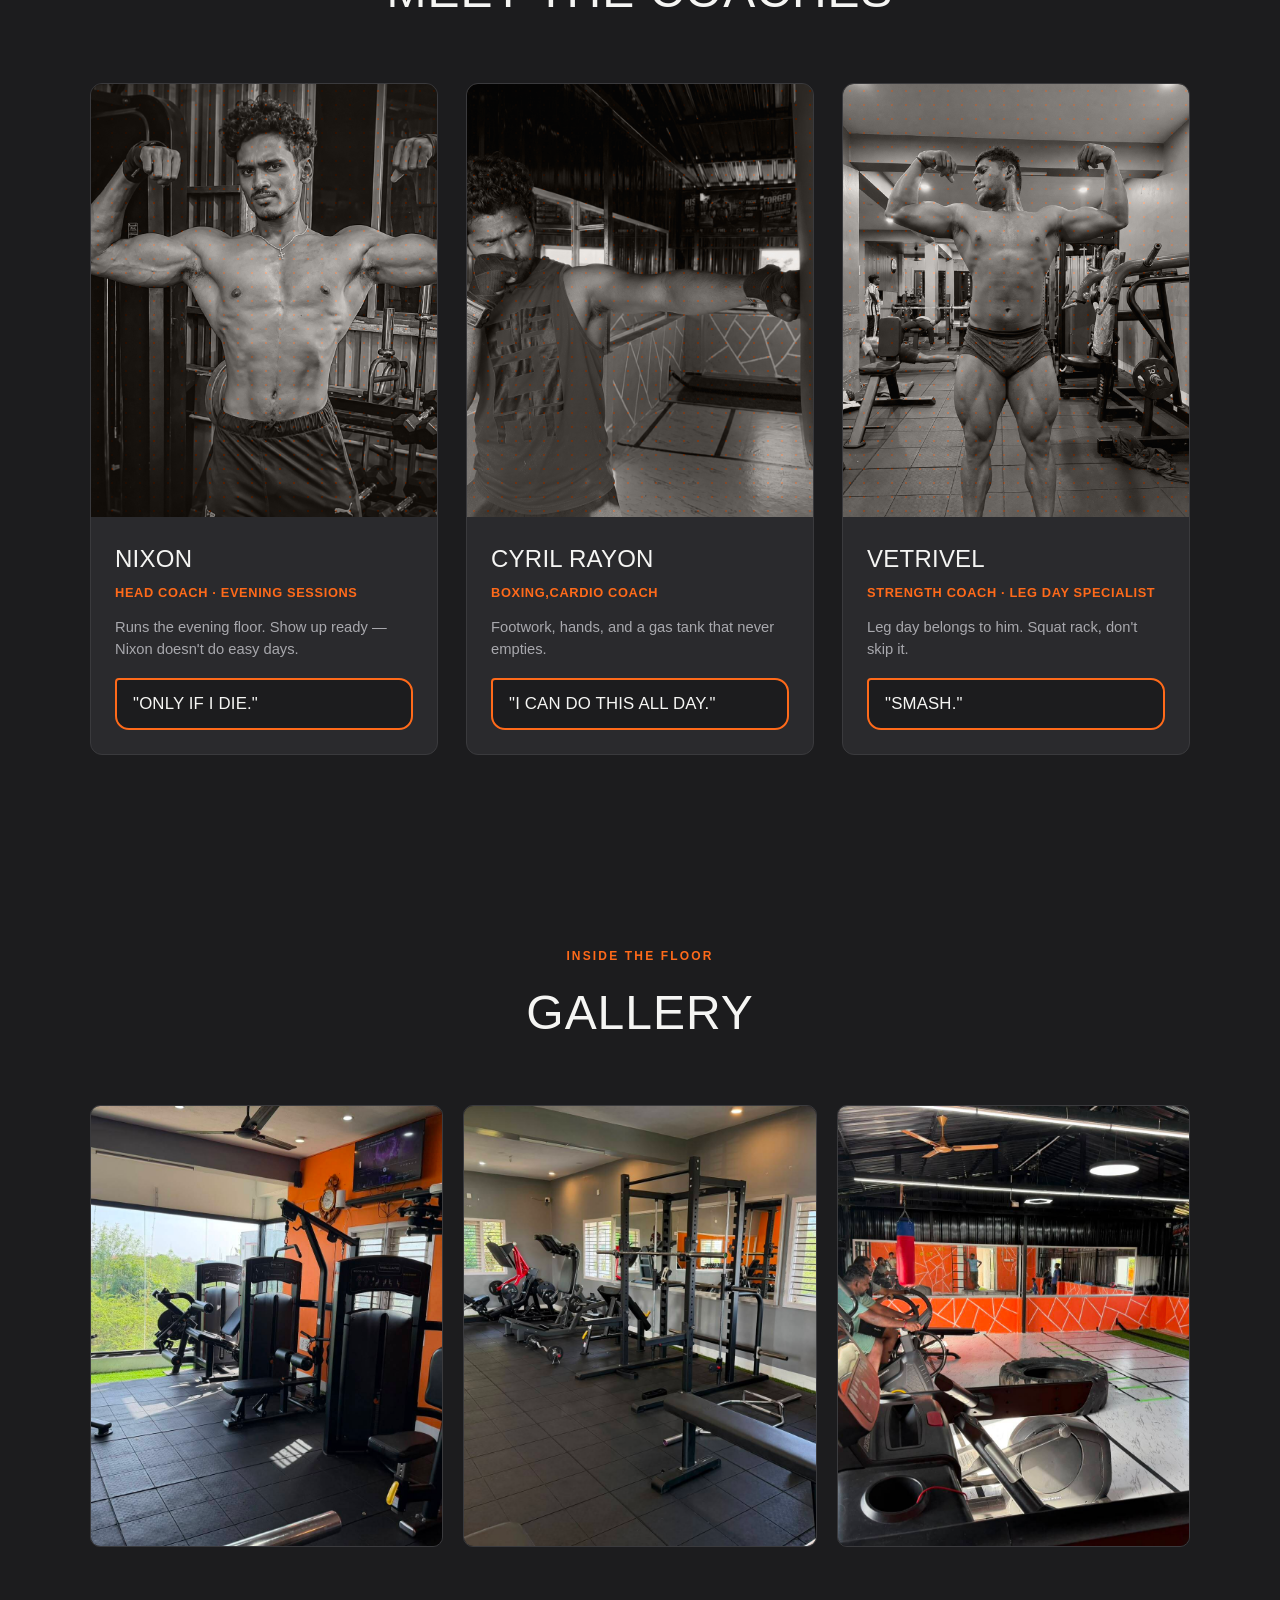
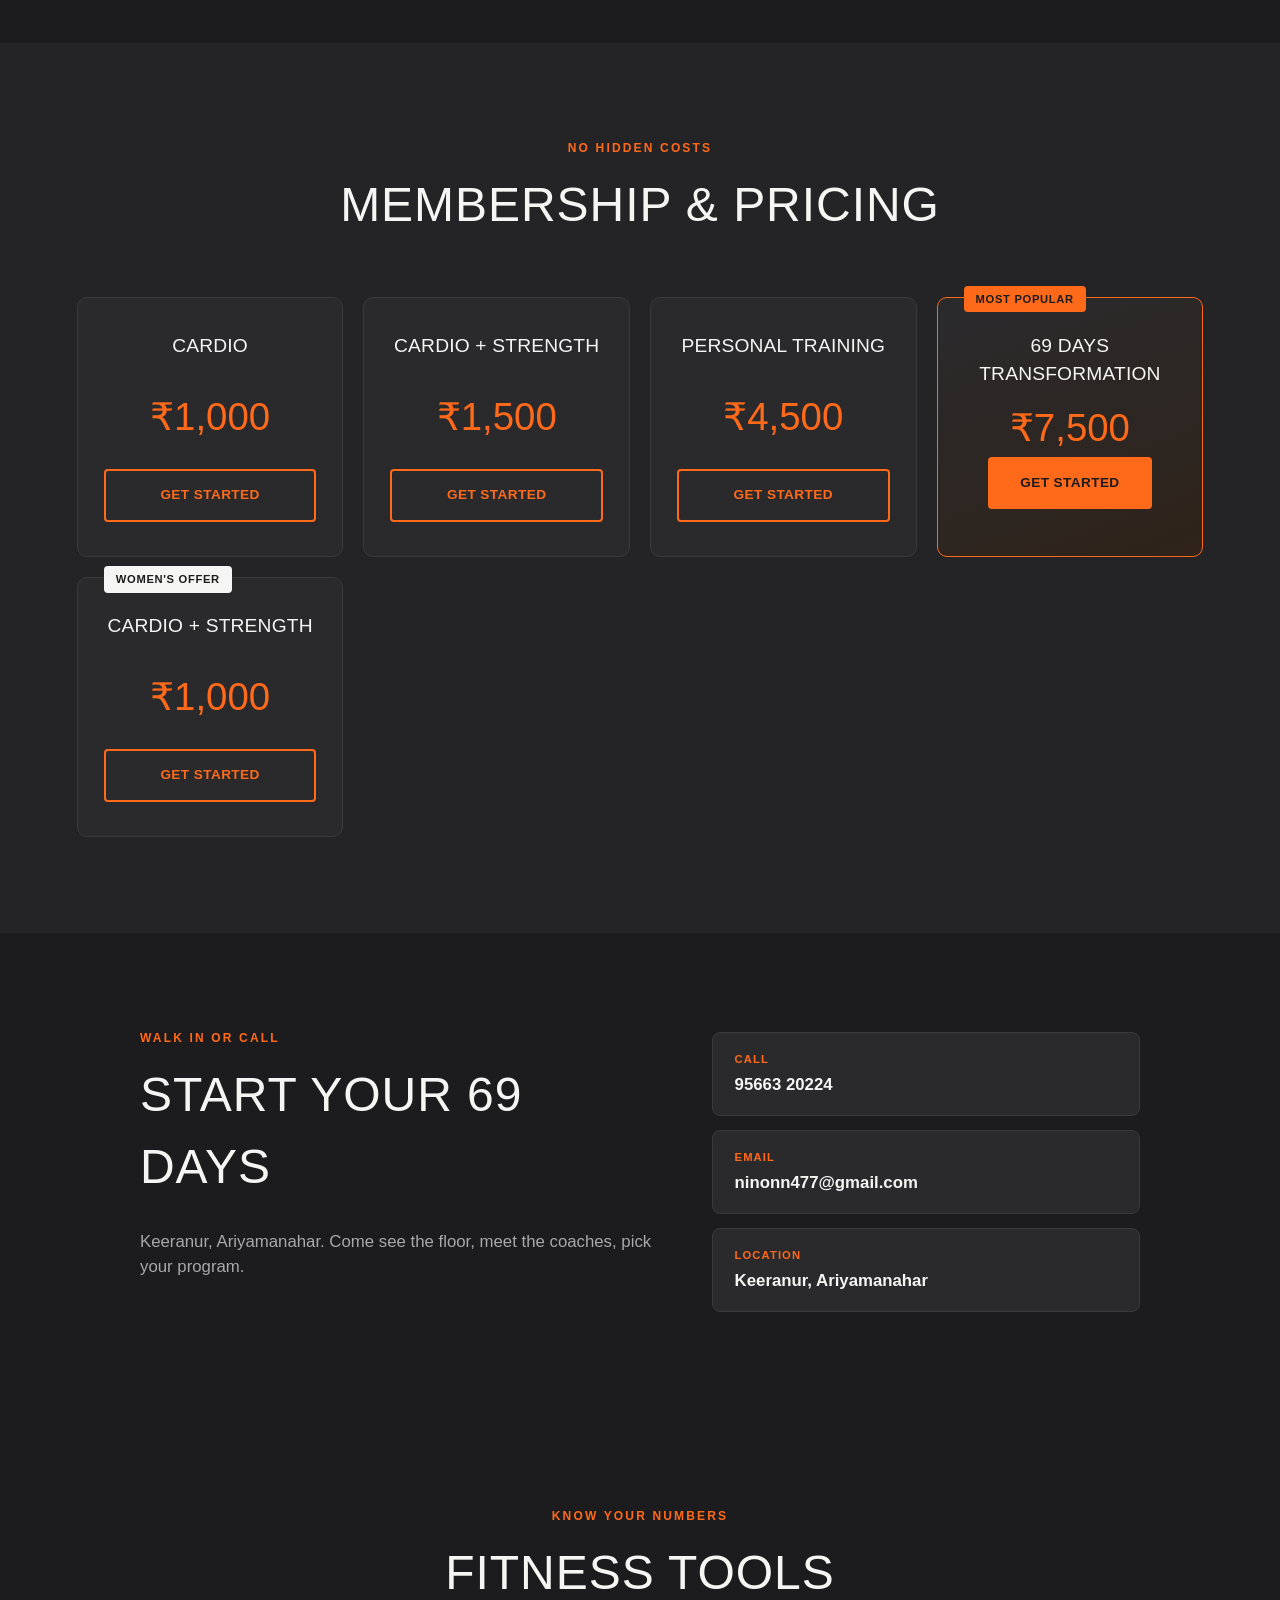
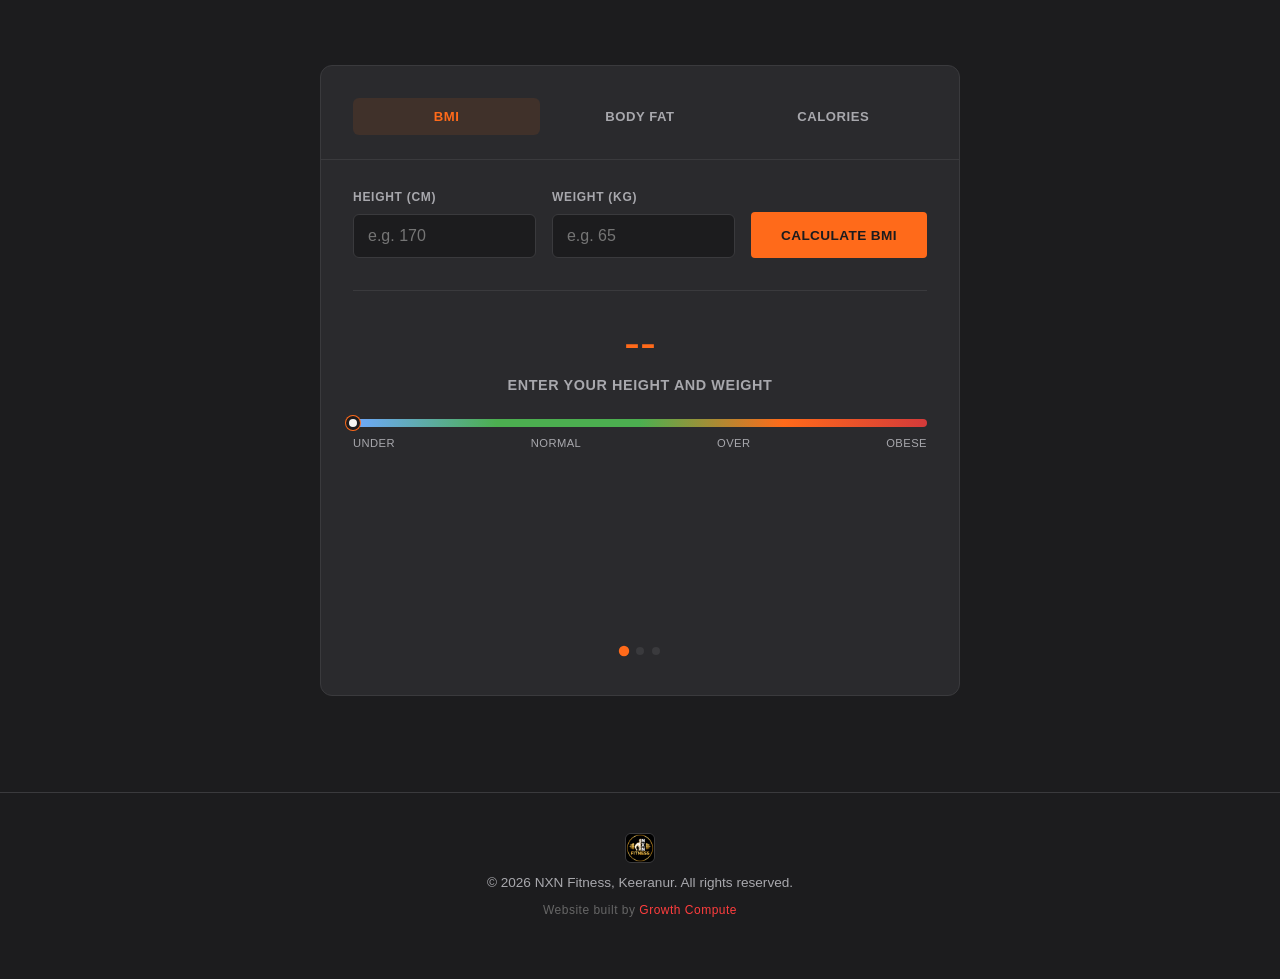
==== commit 581fdbb7: "add agency credits" ====
--- a/index.html
+++ b/index.html
@@ -350,8 +350,13 @@
 </section>
 
 <footer class="footer">
+  <div class="footer-inner">
   <img src="images/logo.jpg" alt="NXN Fitness logo" class="logo-img small">
   <p>&copy; 2026 NXN Fitness, Keeranur. All rights reserved.</p>
+   <p class="agency-credit">
+      Website built by <a href="https://growthcompute.com" target="_blank" rel="noopener">Growth Compute</a>
+    </p>
+    </div>
 </footer>
 
 <script>
--- a/style.css
+++ b/style.css
@@ -735,4 +735,25 @@
 a:focus-visible, .btn:focus-visible {
   outline: 2px solid var(--orange);
   outline-offset: 2px;
-}+}
+
+/*=====Agency Credits ====*/
+/* --- Growth Compute Agency Credit Styling --- */
+.agency-credit {
+  margin-top: 8px;
+  font-size: 12px;
+  color: #666; 
+  letter-spacing: 0.5px;
+}
+
+.agency-credit a {
+  color: #ff3e3e; /* Adjust this if the gym uses a different accent color */
+  text-decoration: none;
+  font-weight: 500;
+  transition: color 0.2s ease;
+}
+
+.agency-credit a:hover {
+  color: #ffffff; 
+  text-decoration: underline;
+}
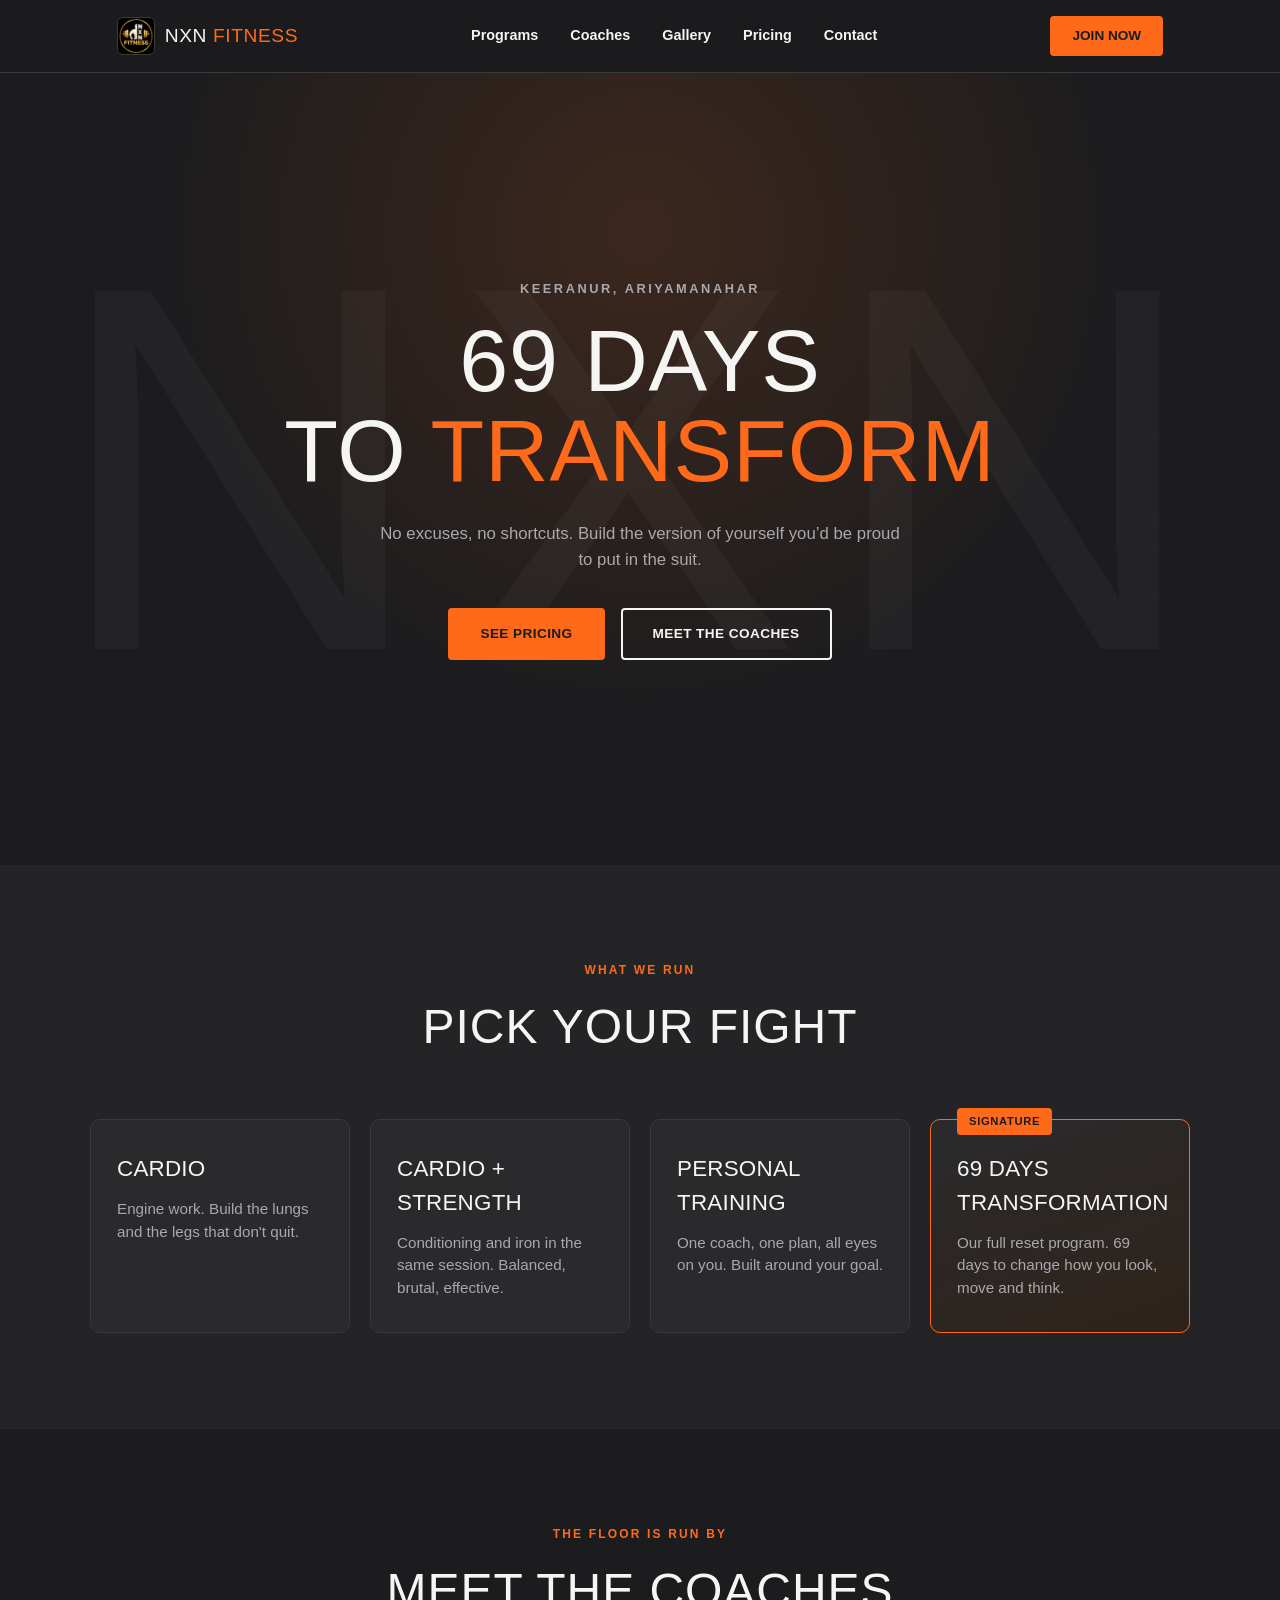
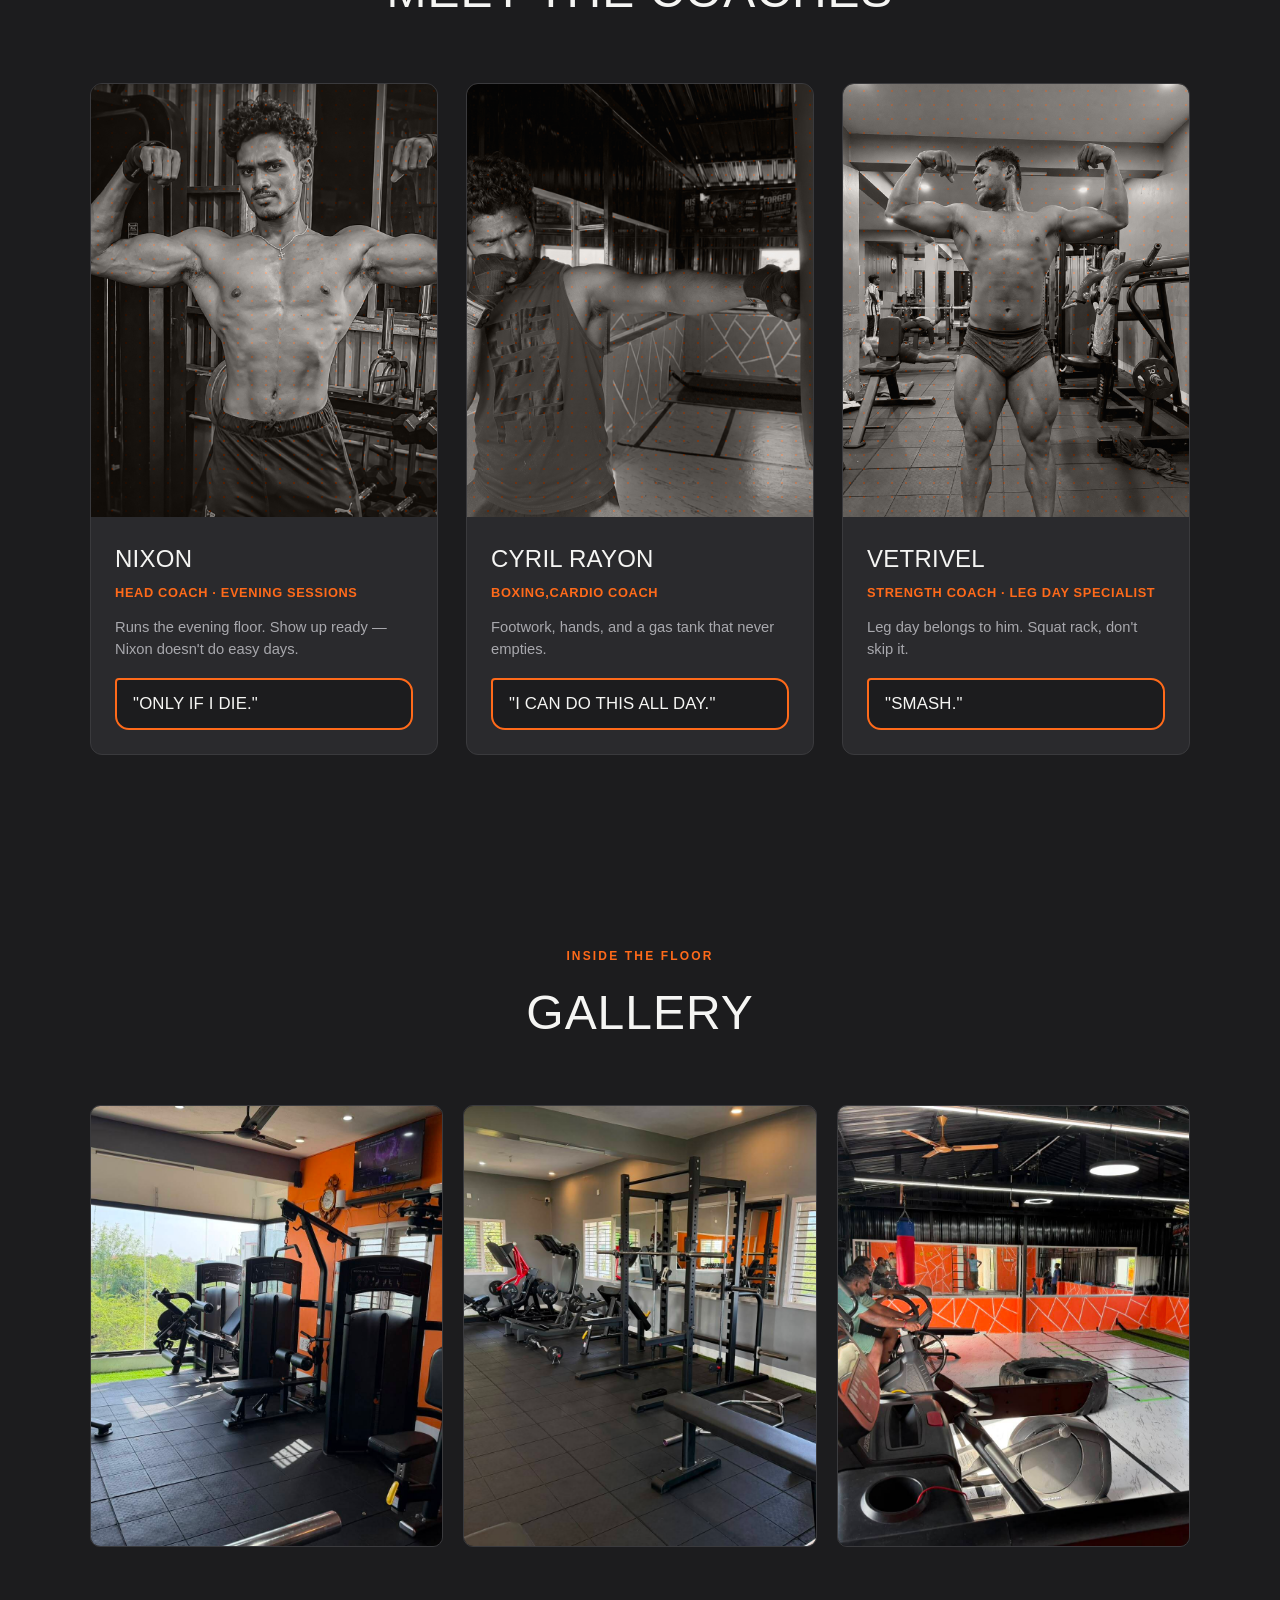
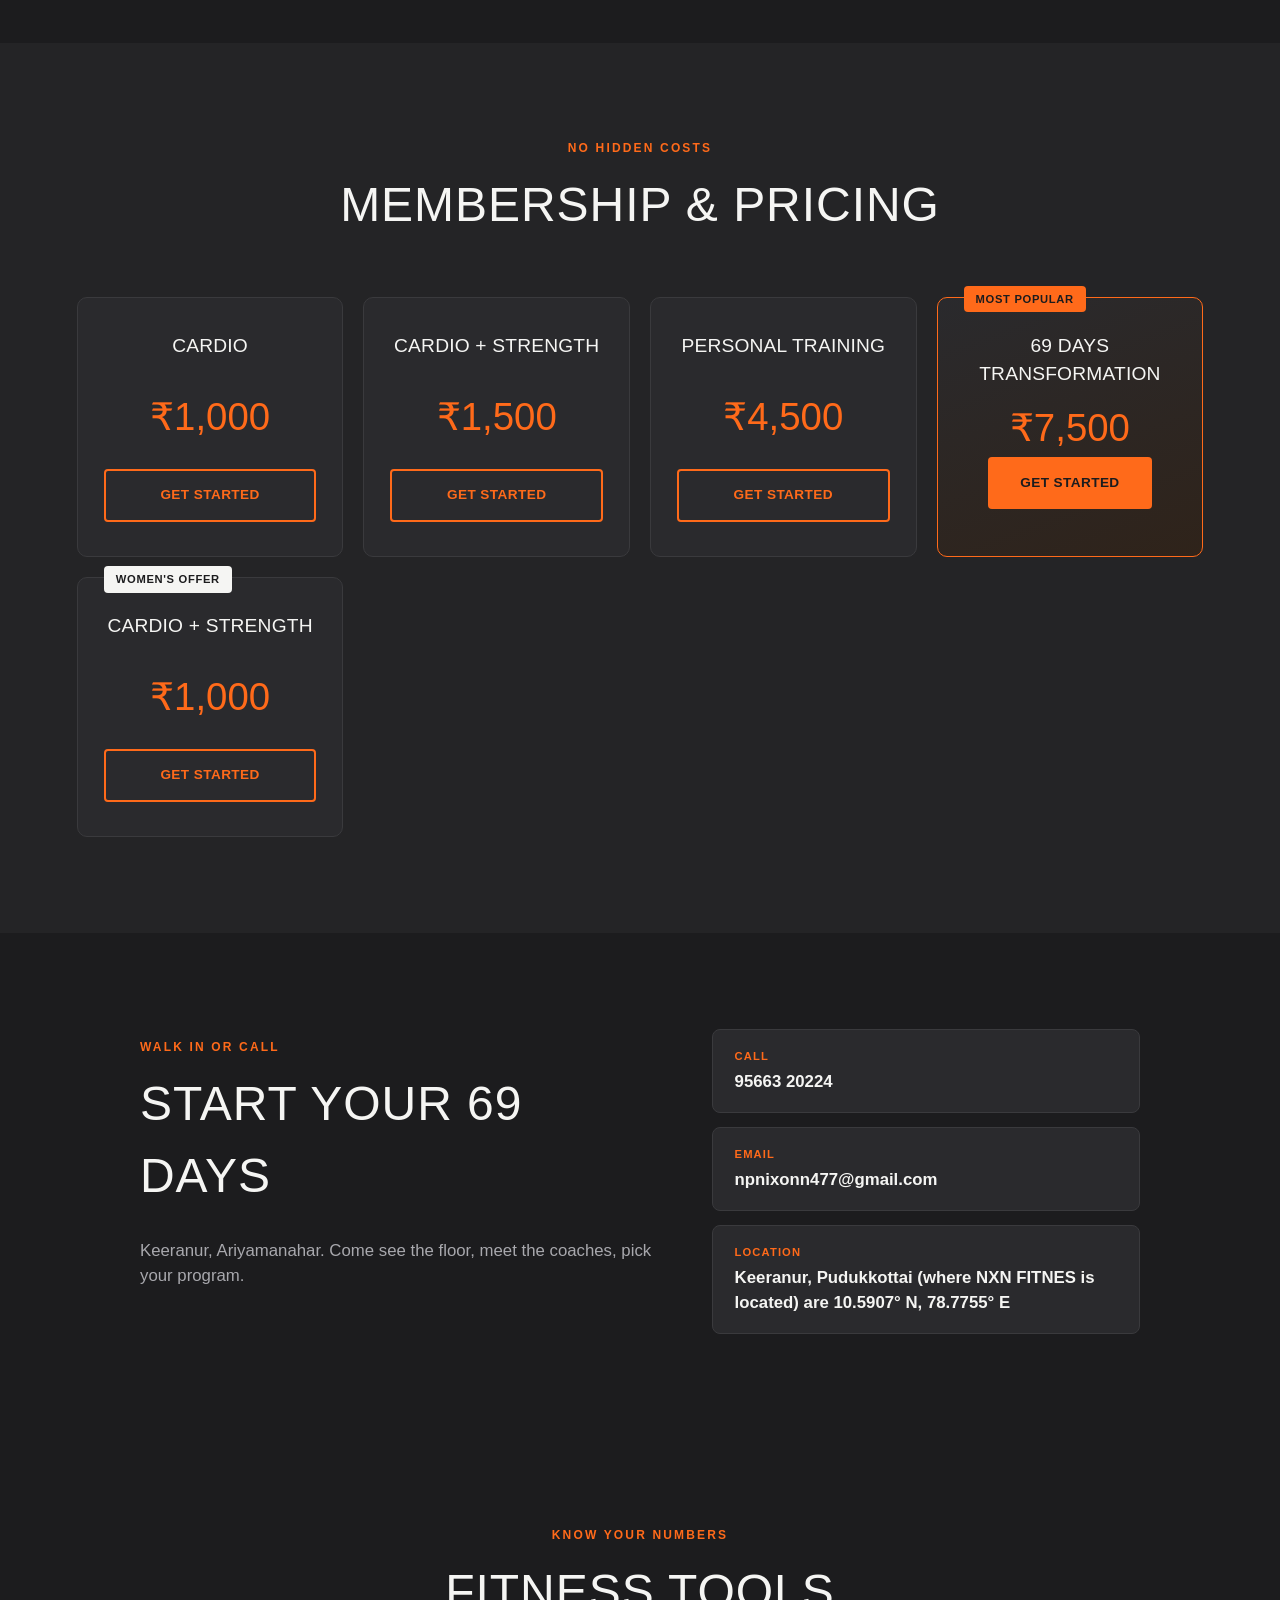
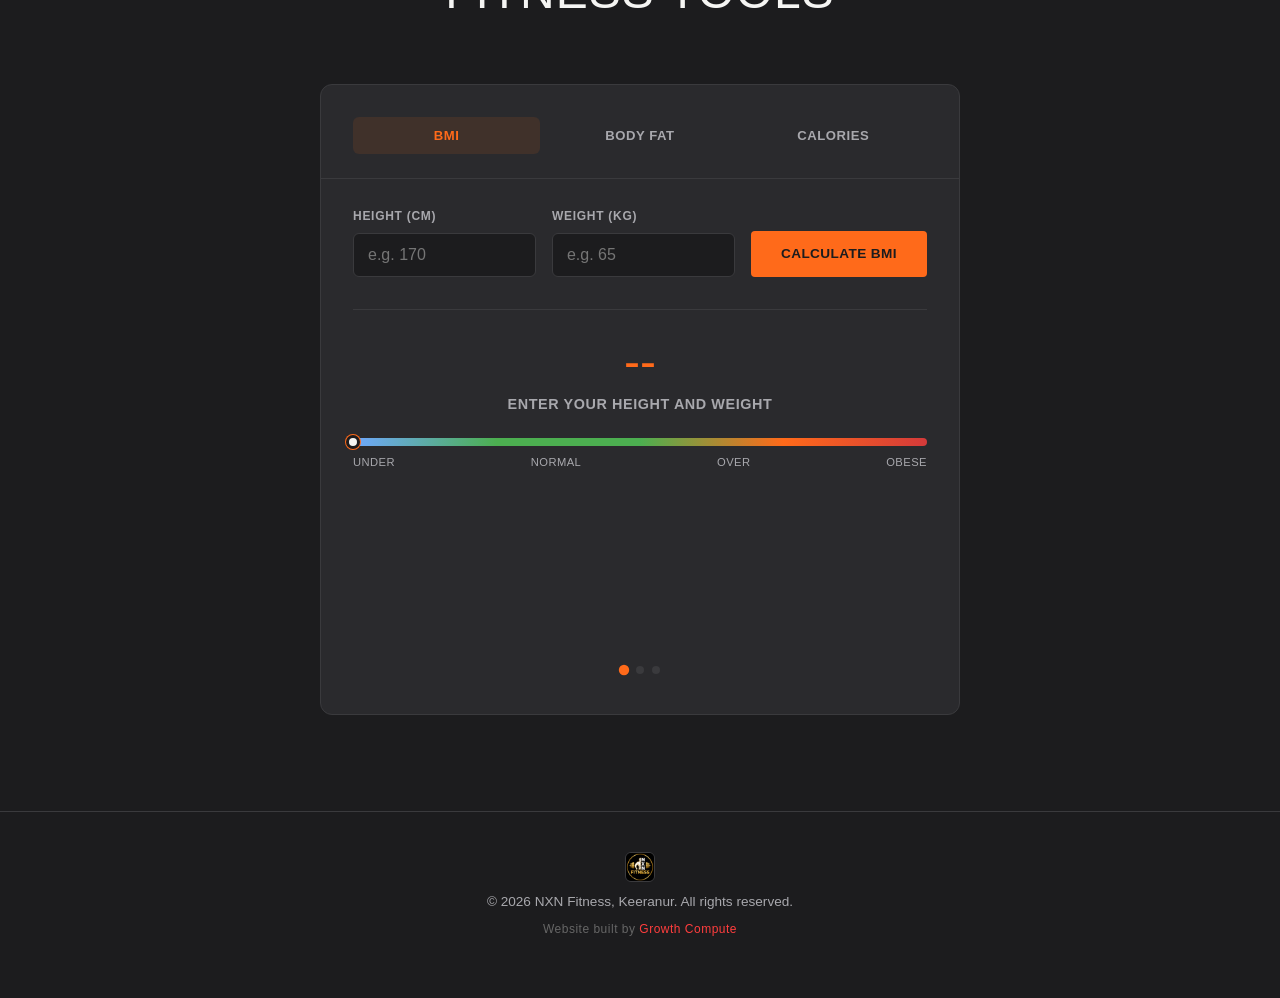
==== commit 00029fd7: "Fix location redirection" ====
--- a/index.html
+++ b/index.html
@@ -198,13 +198,13 @@
         <span class="contact-label">Call</span>
         <span class="contact-value">95663 20224</span>
       </a>
-      <a href="mailto:ninonn477@gmail.com" class="contact-item">
+      <a href="mailto:npnixonn477@gmail.com" class="contact-item">
         <span class="contact-label">Email</span>
-        <span class="contact-value">ninonn477@gmail.com</span>
+        <span class="contact-value">npnixonn477@gmail.com</span>
       </a>
       <div class="contact-item">
         <span class="contact-label">Location</span>
-        <span class="contact-value">Keeranur, Ariyamanahar</span>
+        <span class="contact-value"> Keeranur, Pudukkottai (where NXN FITNES is located) are 10.5907° N, 78.7755° E</span>
       </div>
     </div>
   </div>
@@ -354,7 +354,7 @@
   <img src="images/logo.jpg" alt="NXN Fitness logo" class="logo-img small">
   <p>&copy; 2026 NXN Fitness, Keeranur. All rights reserved.</p>
    <p class="agency-credit">
-      Website built by <a href="https://growthcompute.com" target="_blank" rel="noopener">Growth Compute</a>
+      Website built by <a href="" target="_blank" rel="noopener">Growth Compute</a>
     </p>
     </div>
 </footer>
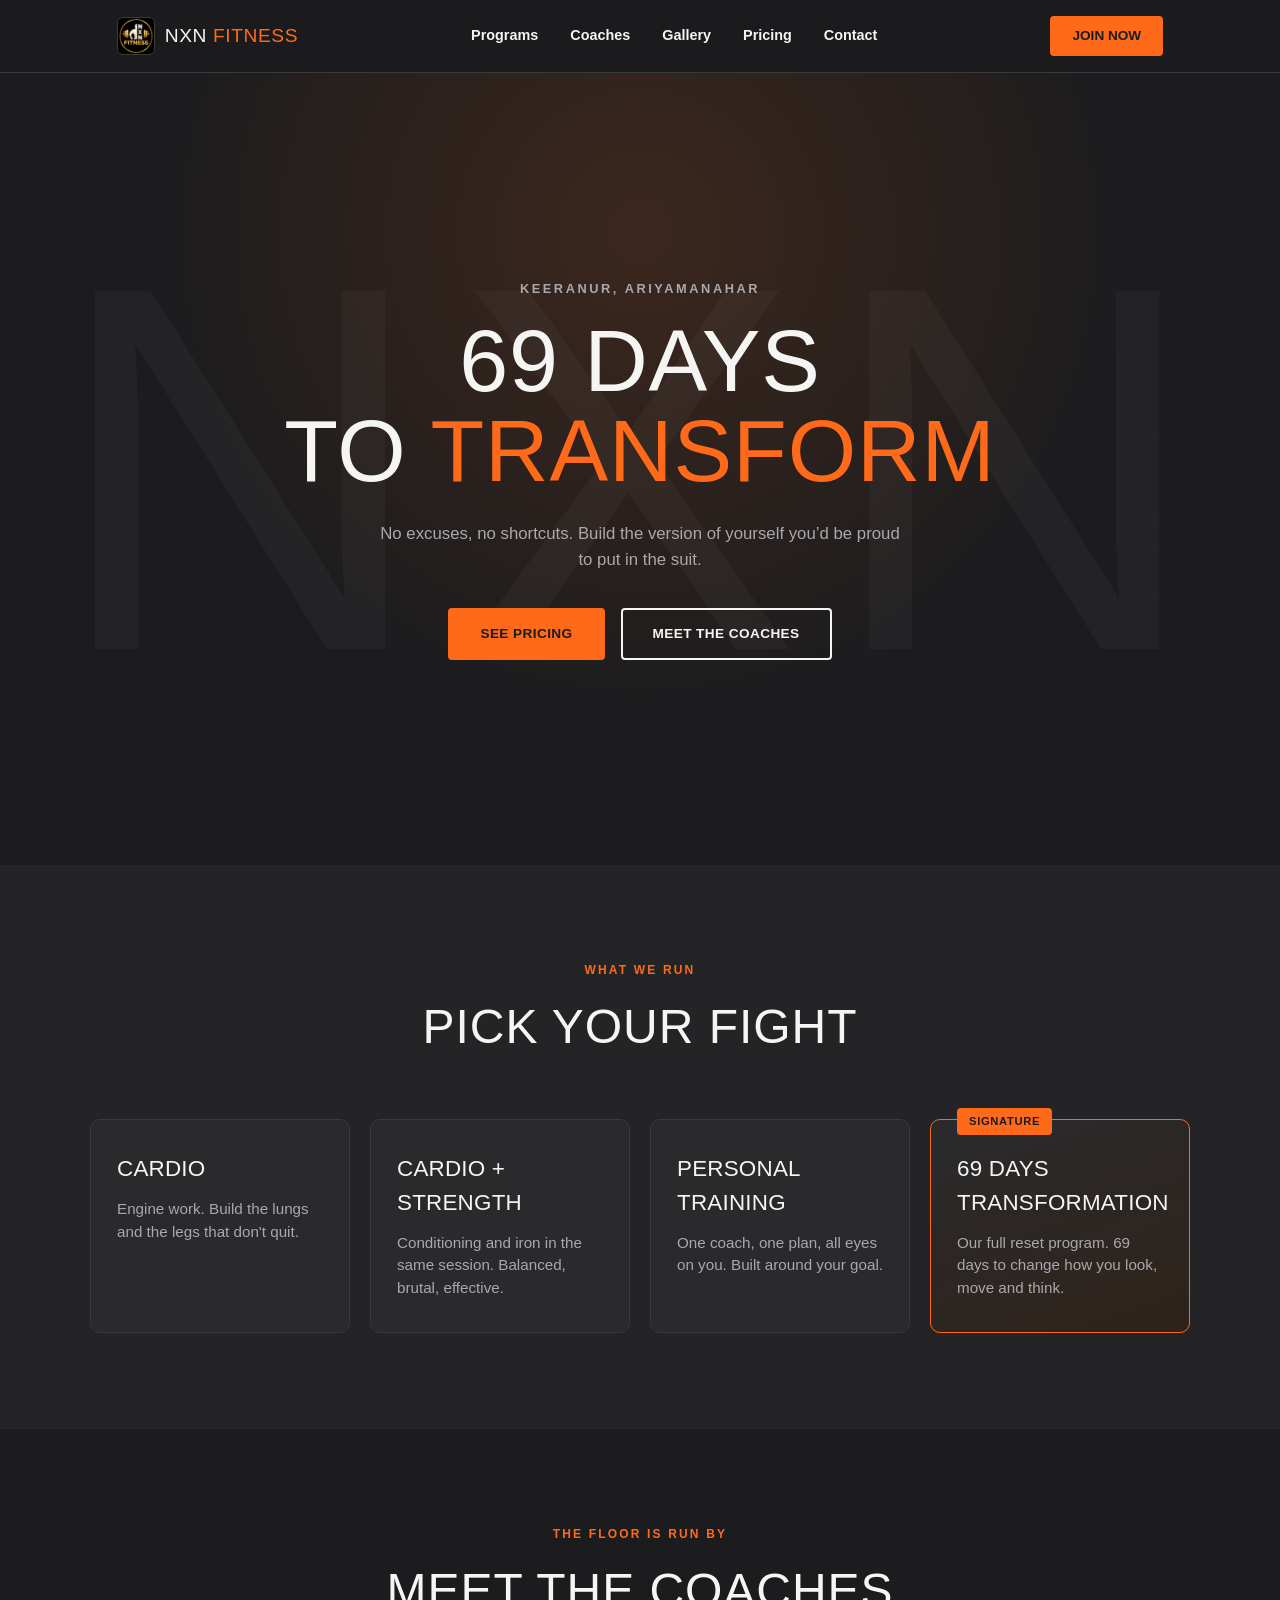
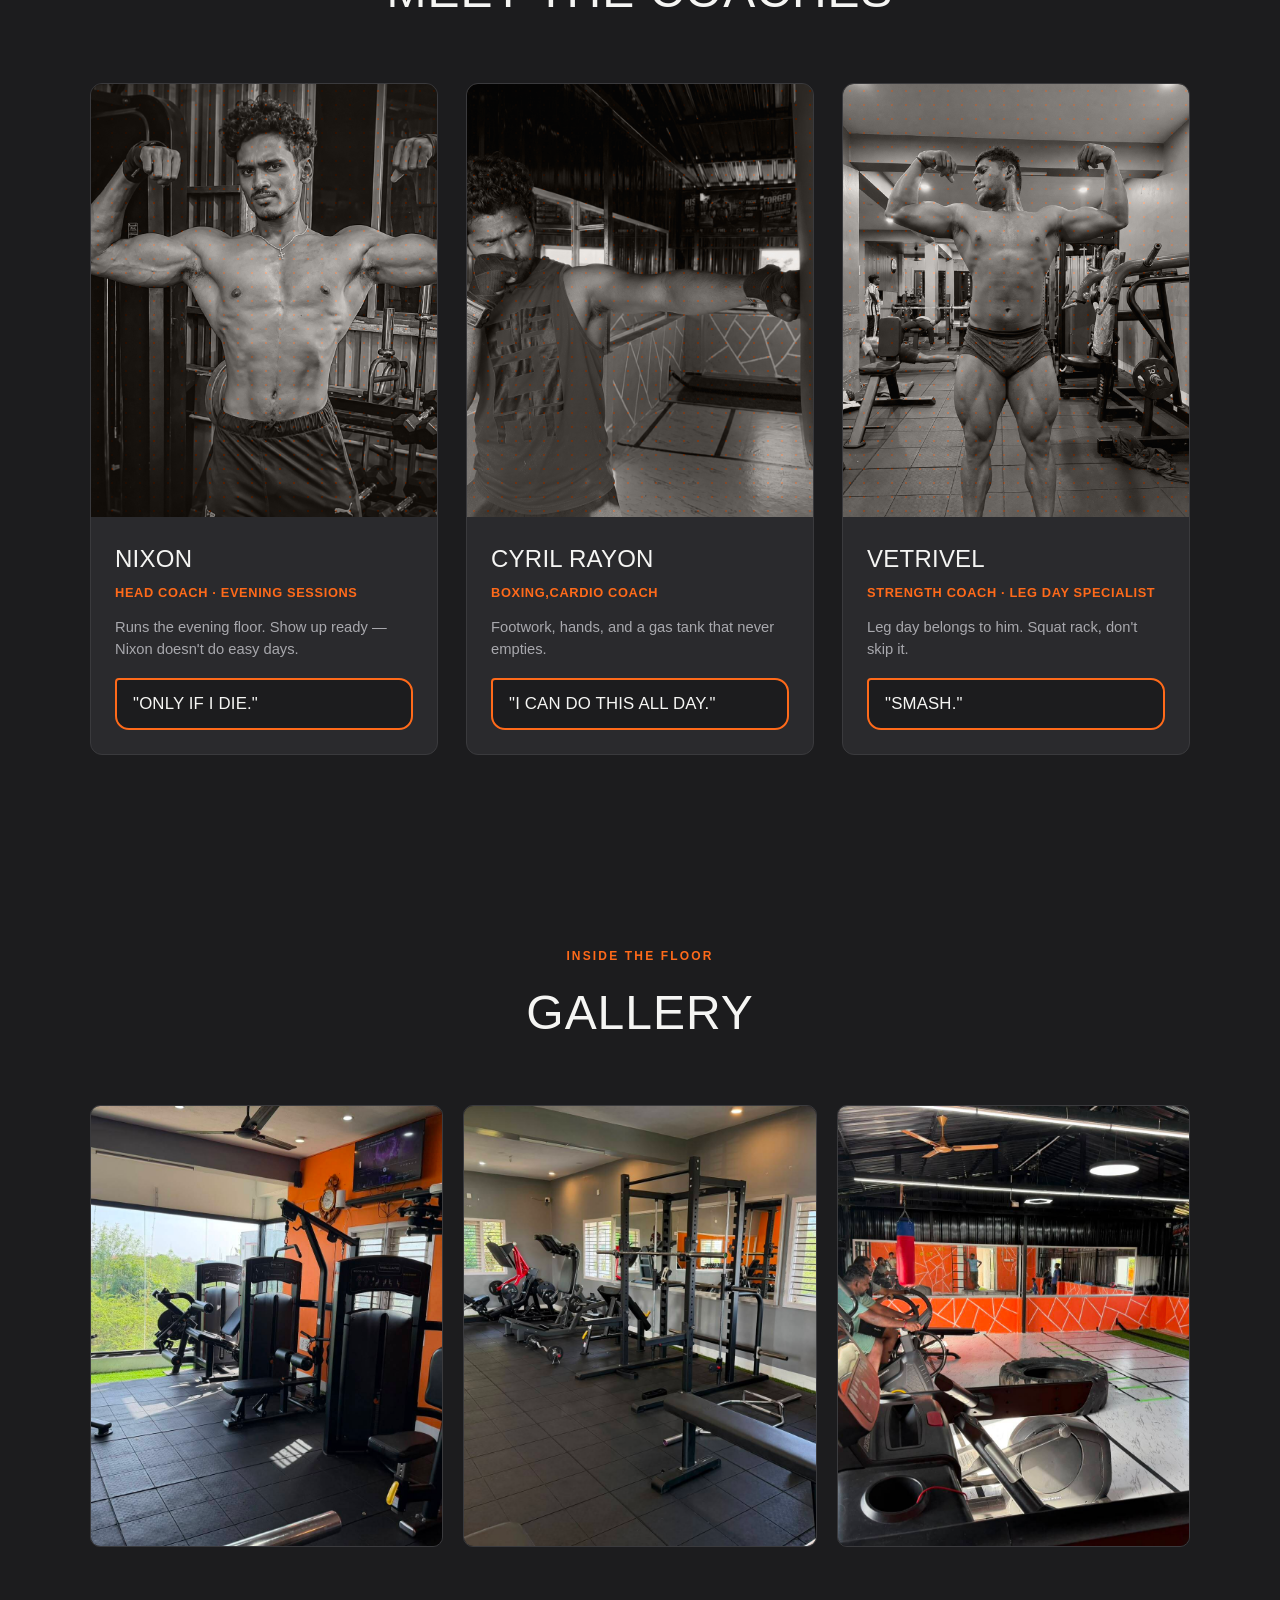
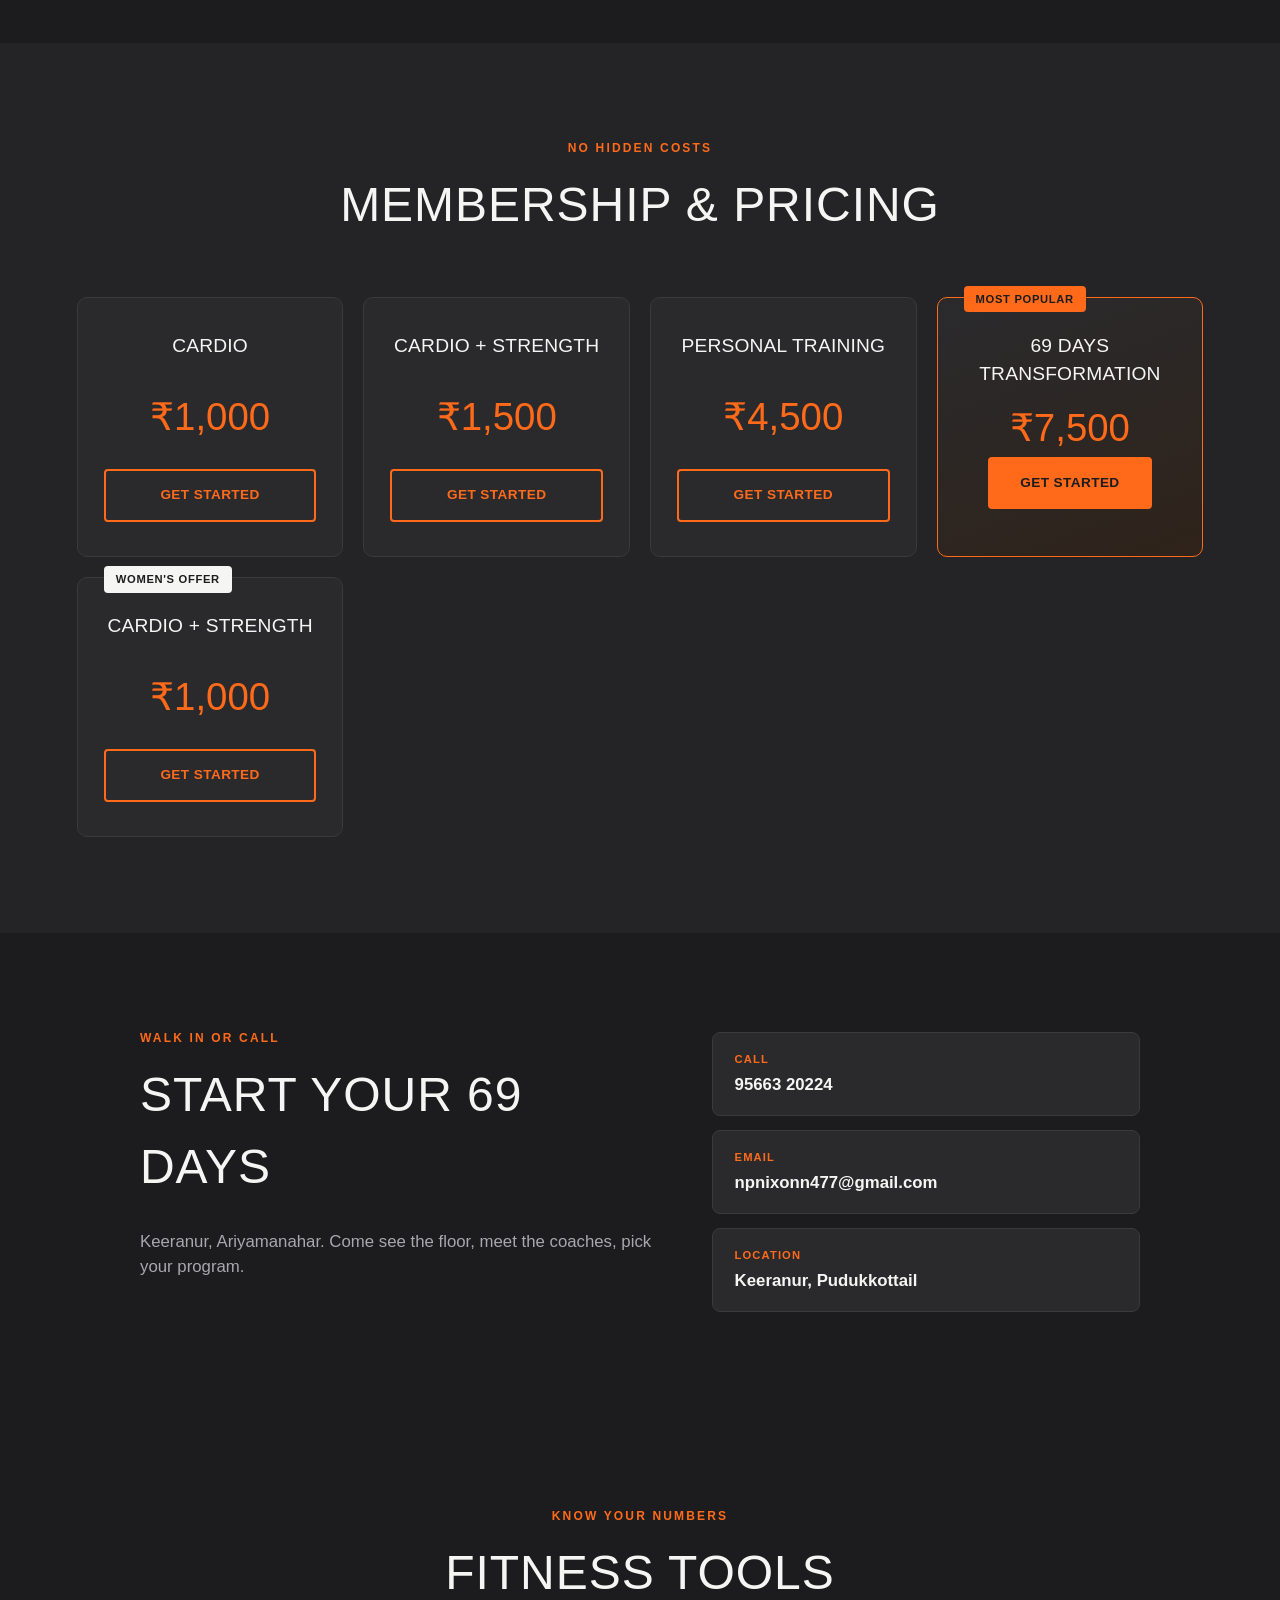
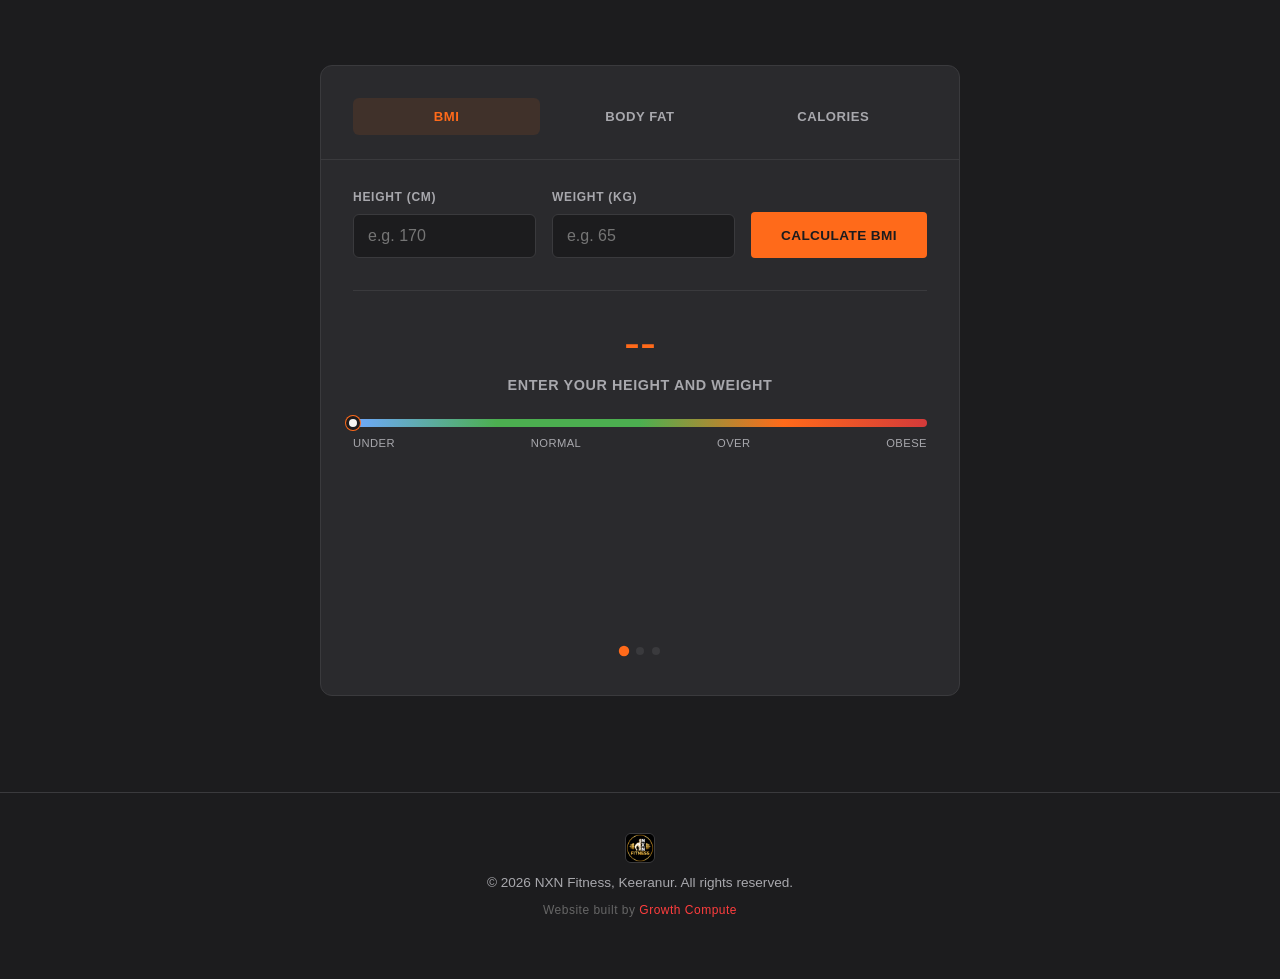
==== commit 0f460793: "Fix location direction" ====
--- a/index.html
+++ b/index.html
@@ -204,7 +204,10 @@
       </a>
       <div class="contact-item">
         <span class="contact-label">Location</span>
-        <span class="contact-value"> Keeranur, Pudukkottai (where NXN FITNES is located) are 10.5907° N, 78.7755° E</span>
+        <span class="contact-value"> Keeranur, Pudukkottail
+      <a href= "https://google.com/maps?q=10.5907° N, 78.7755° E target="_location"></a>
+        </span>
+        
       </div>
     </div>
   </div>
